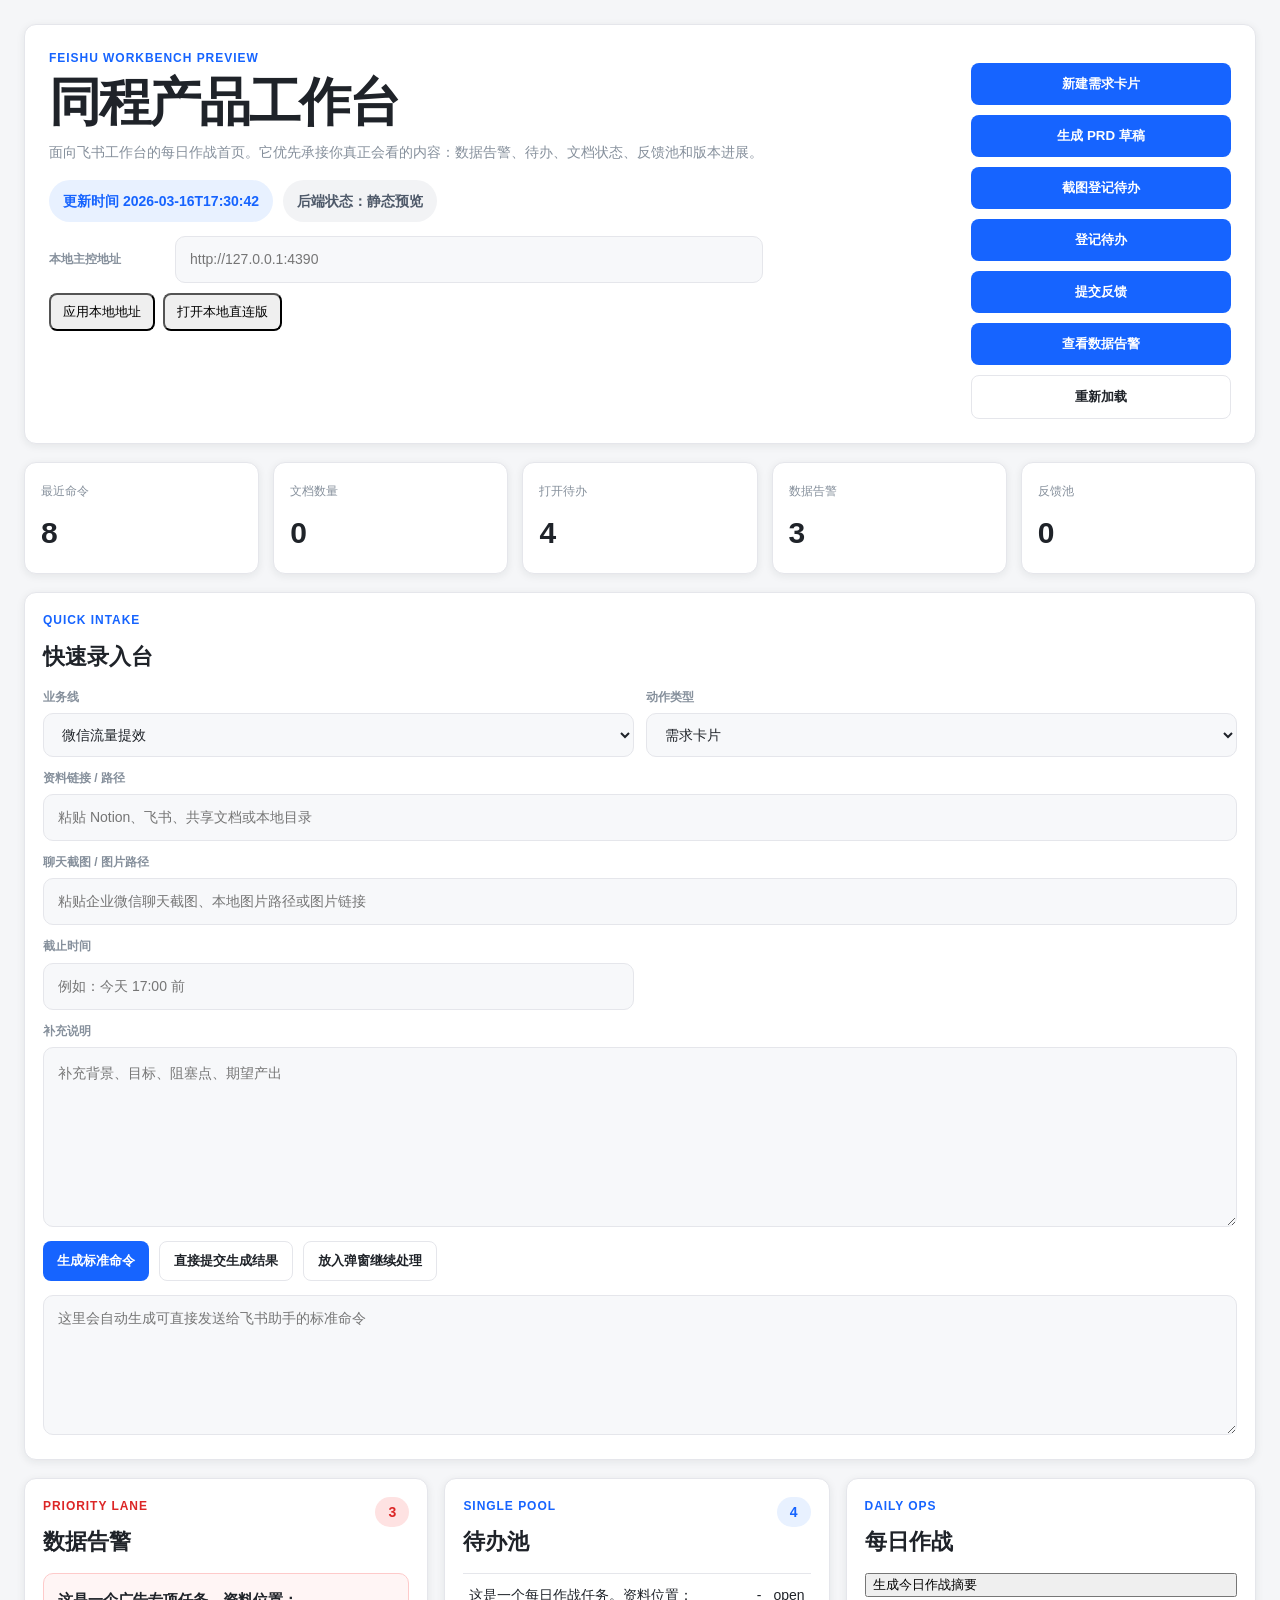
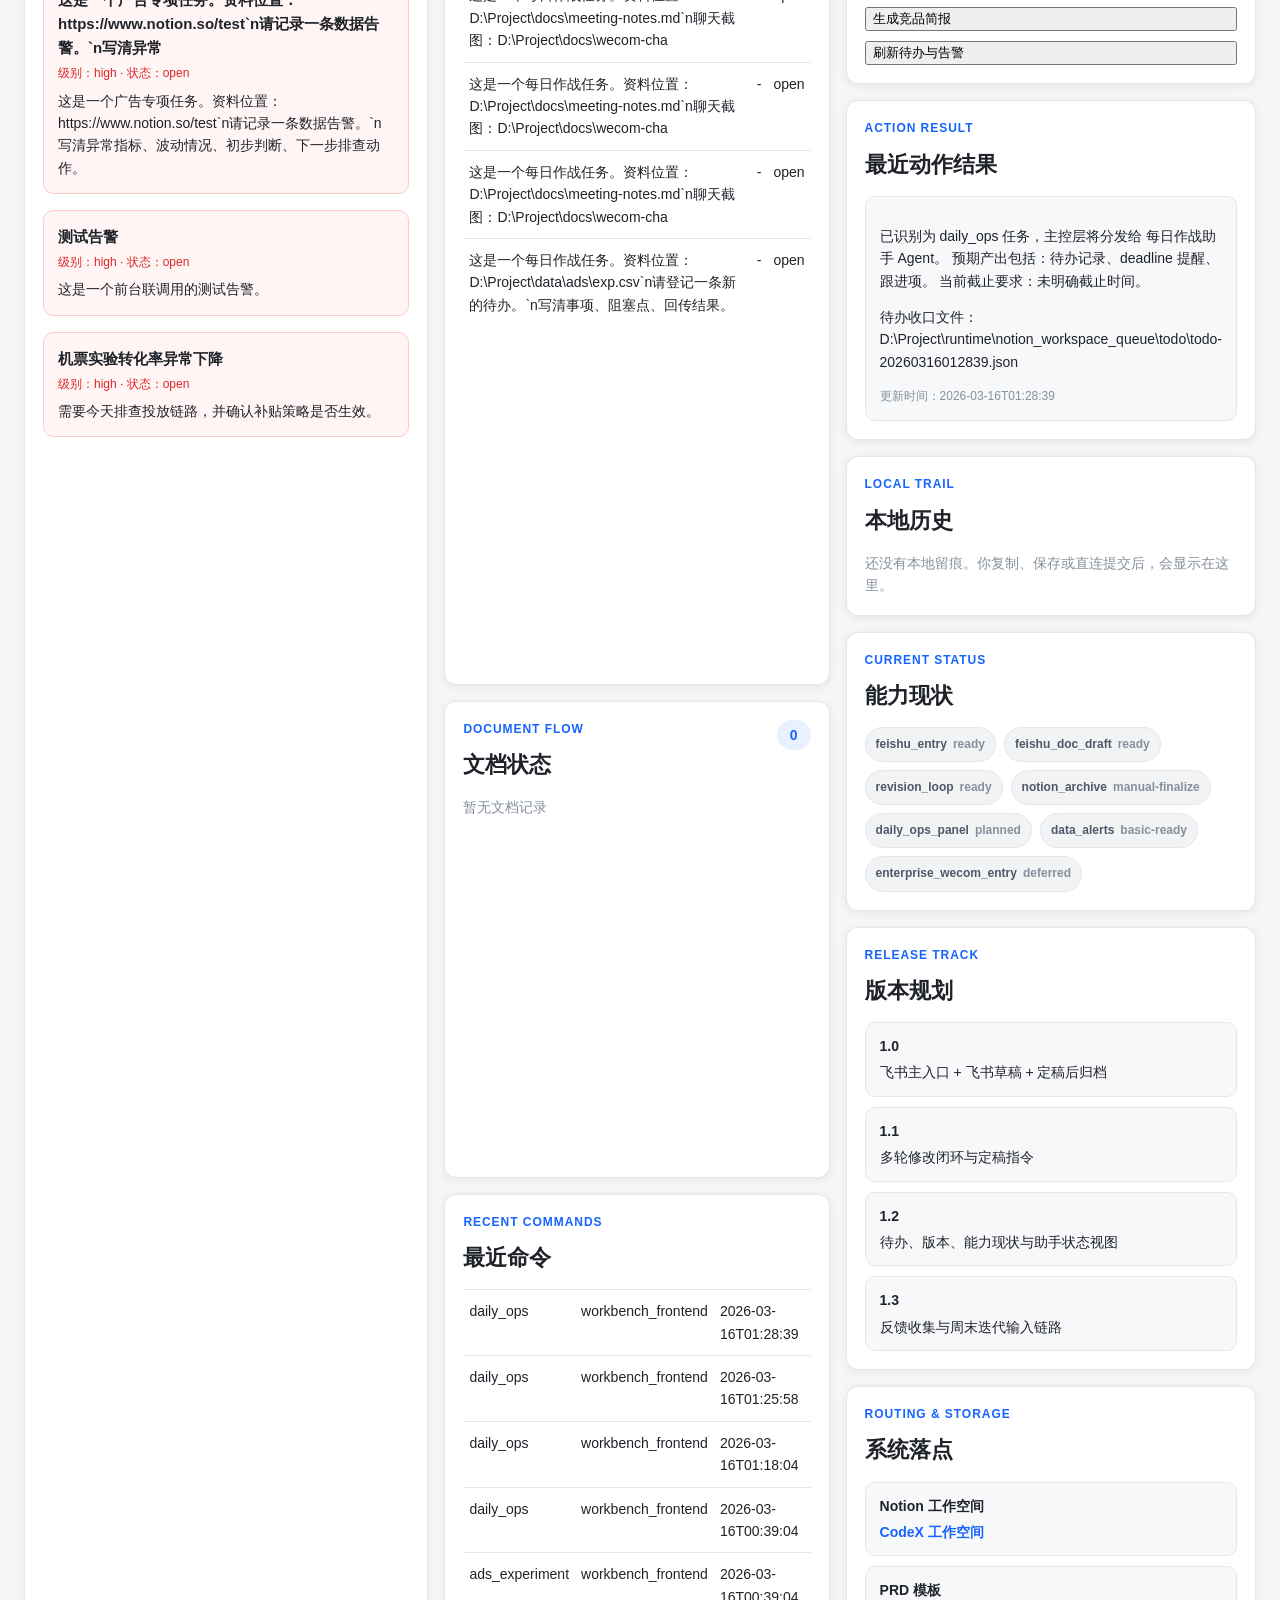
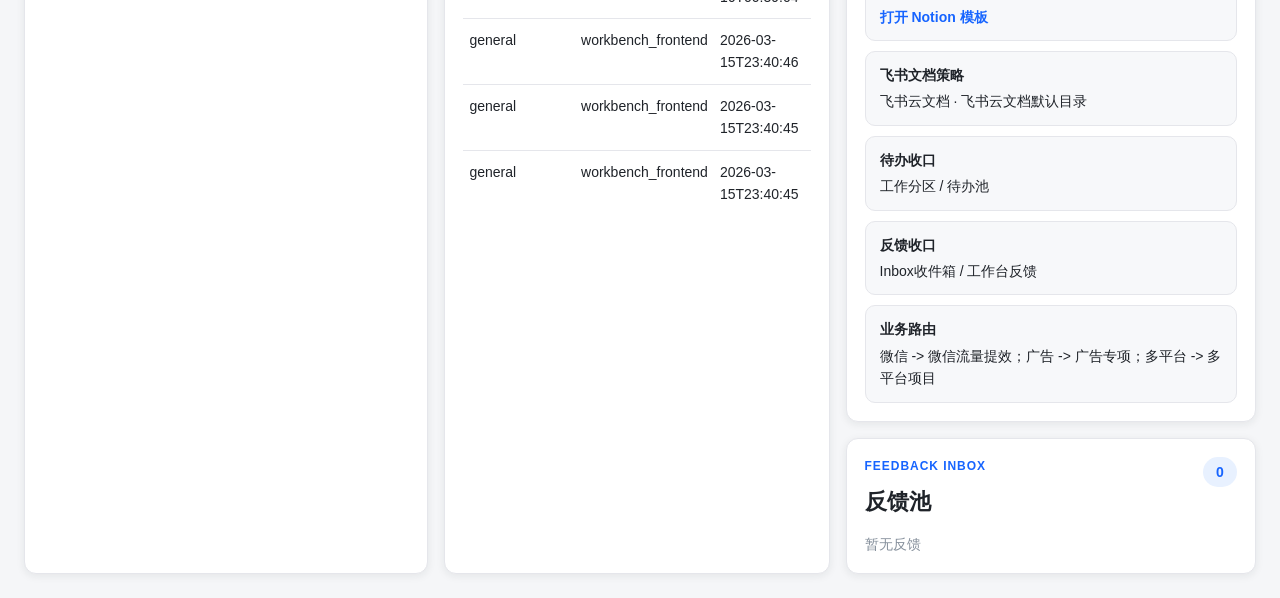
==== site/feishu-workbench/index.html @ c583b8b7 "feat: add api connection guidance in workbench" ====
<!doctype html>
<html lang="zh-CN">
<head>
  <meta charset="utf-8">
  <meta name="viewport" content="width=device-width, initial-scale=1">
  <meta http-equiv="Cache-Control" content="no-store, no-cache, must-revalidate">
  <meta http-equiv="Pragma" content="no-cache">
  <meta http-equiv="Expires" content="0">
  <title>同程产品工作台 | 飞书前台</title>
  <link rel="stylesheet" href="./styles.css?v=20260316173042">
</head>
<body>
  <div class="app-shell">
    <header class="hero">
      <div>
        <p class="eyebrow">Feishu Workbench Preview</p>
        <h1>同程产品工作台</h1>
        <p class="hero-copy">
          面向飞书工作台的每日作战首页。它优先承接你真正会看的内容：数据告警、待办、文档状态、反馈池和版本进展。
        </p>
        <div class="status-row">
          <div class="hero-pill" id="updatedAt">更新时间 -</div>
          <div class="pill neutral" id="apiStatus">后端状态：检测中</div>
        </div>
        <div class="api-tools">
          <label class="field inline">
            <span>本地主控地址</span>
            <input id="apiBaseInput" type="text" placeholder="http://127.0.0.1:4390">
          </label>
          <p class="api-hint hidden" id="apiStatusHint"></p>
          <div class="api-actions">
            <button type="button" class="ghost" id="btnApplyApiBase">应用本地地址</button>
            <button type="button" class="ghost" id="btnOpenLocal">打开本地直连版</button>
          </div>
        </div>
      </div>
      <div class="hero-side">
        <div class="quick-actions">
          <button type="button" id="btnNewCard">新建需求卡片</button>
          <button type="button" id="btnNewPrd">生成 PRD 草稿</button>
          <button type="button" id="btnTodoFromShot">截图登记待办</button>
          <button type="button" id="btnNewTodo">登记待办</button>
          <button type="button" id="btnNewFeedback">提交反馈</button>
          <button type="button" id="btnViewAlerts">查看数据告警</button>
          <button type="button" class="ghost" id="btnReload">重新加载</button>
        </div>
      </div>
    </header>

    <section class="metrics" id="metrics"></section>

    <section class="panel composer-panel" id="composerSection">
      <div class="panel-head">
        <div>
          <p class="panel-kicker">Quick Intake</p>
          <h2>快速录入台</h2>
        </div>
      </div>
      <div class="composer-grid">
        <label class="field">
          <span>业务线</span>
          <select id="composerLane">
            <option value="wechat_growth">微信流量提效</option>
            <option value="ads_experiment">广告专项</option>
            <option value="platform_integration">多平台项目</option>
            <option value="daily_ops">每日作战</option>
            <option value="general">通用事项</option>
          </select>
        </label>
        <label class="field">
          <span>动作类型</span>
          <select id="composerAction">
            <option value="requirement_card">需求卡片</option>
            <option value="prd_draft">PRD 草稿</option>
            <option value="analysis">分析/方案</option>
            <option value="todo">待办</option>
            <option value="feedback">反馈</option>
            <option value="alert">数据告警</option>
            <option value="finalize">确定定稿</option>
          </select>
        </label>
        <label class="field field-wide">
          <span>资料链接 / 路径</span>
          <input id="composerLink" type="text" placeholder="粘贴 Notion、飞书、共享文档或本地目录">
        </label>
        <label class="field field-wide">
          <span>聊天截图 / 图片路径</span>
          <input id="composerScreenshot" type="text" placeholder="粘贴企业微信聊天截图、本地图片路径或图片链接">
        </label>
        <label class="field">
          <span>截止时间</span>
          <input id="composerDeadline" type="text" placeholder="例如：今天 17:00 前">
        </label>
        <label class="field field-wide">
          <span>补充说明</span>
          <textarea id="composerNotes" placeholder="补充背景、目标、阻塞点、期望产出"></textarea>
        </label>
      </div>
      <div class="composer-actions">
        <button type="button" id="btnGenerateCommand">生成标准命令</button>
        <button type="button" class="ghost" id="btnSubmitGenerated">直接提交生成结果</button>
        <button type="button" class="ghost" id="btnUseGenerated">放入弹窗继续处理</button>
      </div>
      <textarea id="composerOutput" class="composer-output" readonly placeholder="这里会自动生成可直接发送给飞书助手的标准命令"></textarea>
    </section>

    <main class="layout">
      <section class="panel alert-panel" id="alertSection">
        <div class="panel-head">
          <div>
            <p class="panel-kicker danger">Priority Lane</p>
            <h2>数据告警</h2>
          </div>
          <span class="badge danger" id="alertCount">0</span>
        </div>
        <div id="alertList" class="stack"></div>
      </section>

      <section class="column">
        <section class="panel" id="todoSection">
          <div class="panel-head">
            <div>
              <p class="panel-kicker">Single Pool</p>
              <h2>待办池</h2>
            </div>
            <span class="badge" id="todoCount">0</span>
          </div>
          <div id="todoList" class="table-wrap"></div>
        </section>

        <section class="panel" id="docSection">
          <div class="panel-head">
            <div>
              <p class="panel-kicker">Document Flow</p>
              <h2>文档状态</h2>
            </div>
            <span class="badge" id="docCount">0</span>
          </div>
          <div id="docList" class="table-wrap"></div>
        </section>

        <section class="panel">
          <div class="panel-head">
            <div>
              <p class="panel-kicker">Recent Commands</p>
              <h2>最近命令</h2>
            </div>
          </div>
          <div id="commandList" class="table-wrap"></div>
        </section>
      </section>

      <section class="column">
        <section class="panel" id="dailyOpsSection">
          <div class="panel-head">
            <div>
              <p class="panel-kicker">Daily Ops</p>
              <h2>每日作战</h2>
            </div>
          </div>
          <div class="stack compact">
            <button type="button" class="ghost wide" id="btnDailyBrief">生成今日作战摘要</button>
            <button type="button" class="ghost wide" id="btnCompetitorBrief">生成竞品简报</button>
            <button type="button" class="ghost wide" id="btnOpsChecklist">刷新待办与告警</button>
          </div>
        </section>

        <section class="panel" id="resultSection">
          <div class="panel-head">
            <div>
              <p class="panel-kicker">Action Result</p>
              <h2>最近动作结果</h2>
            </div>
          </div>
          <div id="resultBox" class="result-box empty">还没有执行记录。</div>
        </section>

        <section class="panel" id="localHistorySection">
          <div class="panel-head">
            <div>
              <p class="panel-kicker">Local Trail</p>
              <h2>本地历史</h2>
            </div>
          </div>
          <div id="localHistoryList" class="stack compact"></div>
        </section>

        <section class="panel">
          <div class="panel-head">
            <div>
              <p class="panel-kicker">Current Status</p>
              <h2>能力现状</h2>
            </div>
          </div>
          <div id="capabilityList" class="chip-wrap"></div>
        </section>

        <section class="panel">
          <div class="panel-head">
            <div>
              <p class="panel-kicker">Release Track</p>
              <h2>版本规划</h2>
            </div>
          </div>
          <div id="releaseList" class="stack compact"></div>
        </section>

        <section class="panel" id="configSection">
          <div class="panel-head">
            <div>
              <p class="panel-kicker">Routing & Storage</p>
              <h2>系统落点</h2>
            </div>
          </div>
          <div id="configList" class="stack compact"></div>
        </section>

        <section class="panel" id="feedbackSection">
          <div class="panel-head">
            <div>
              <p class="panel-kicker">Feedback Inbox</p>
              <h2>反馈池</h2>
            </div>
            <span class="badge" id="feedbackCount">0</span>
          </div>
          <div id="feedbackList" class="table-wrap"></div>
        </section>
      </section>
    </main>
  </div>

  <div class="modal hidden" id="commandModal" role="dialog" aria-modal="true" aria-labelledby="modalTitle">
    <div class="modal-card">
      <div class="modal-head">
        <div>
          <p class="panel-kicker">Command Template</p>
          <h2 id="modalTitle">命令模板</h2>
        </div>
        <button type="button" class="icon-btn" id="btnCloseModal" aria-label="关闭">×</button>
      </div>
      <p class="modal-copy" id="modalHint">
        复制下面这条命令，直接发给飞书里的工作助手。
      </p>
      <textarea id="commandText"></textarea>
      <div class="modal-actions">
        <button type="button" id="btnSubmitCommand">直接提交到主控</button>
        <button type="button" class="ghost" id="btnSaveLocal">保存到本地历史</button>
        <button type="button" class="ghost" id="btnCopyCommand">复制命令</button>
        <button type="button" class="ghost" id="btnCopyAndLog">复制并标记已发送</button>
        <button type="button" class="ghost" id="btnDismissModal">我知道了</button>
      </div>
    </div>
  </div>

  <div class="toast hidden" id="toast"></div>

  <script src="./app.js?v=20260316173042"></script>
</body>
</html>
---- site/feishu-workbench/styles.css ----
:root {
  --bg: #f5f6f8;
  --card: #ffffff;
  --line: #e5e6eb;
  --text: #1f2329;
  --muted: #86909c;
  --brand: #1664ff;
  --brand-strong: #0f4dd8;
  --brand-soft: #e8f1ff;
  --accent: #3a7fff;
  --ok: #16a34a;
  --warn: #d97706;
  --danger: #dc2626;
  --shadow: 0 2px 8px rgba(31, 35, 41, 0.08);
}

* {
  box-sizing: border-box;
}

body {
  margin: 0;
  color: var(--text);
  font: 14px/1.6 "PingFang SC", "Microsoft YaHei", "Noto Sans SC", sans-serif;
  background: var(--bg);
}

.app-shell {
  max-width: 1480px;
  margin: 0 auto;
  padding: 24px;
}

.hero,
.panel,
.metric {
  background: var(--card);
  border: 1px solid var(--line);
  border-radius: 12px;
  box-shadow: var(--shadow);
}

.hero {
  padding: 24px;
  display: flex;
  justify-content: space-between;
  gap: 24px;
  align-items: flex-start;
}

.eyebrow,
.panel-kicker {
  margin: 0 0 8px;
  font-size: 12px;
  font-weight: 700;
  text-transform: uppercase;
  letter-spacing: 0.08em;
  color: var(--brand);
}

.panel-kicker.danger {
  color: var(--danger);
}

h1,
h2 {
  margin: 0;
}

h1 {
  font-size: clamp(30px, 5vw, 52px);
  line-height: 1.02;
  letter-spacing: -0.04em;
}

h2 {
  font-size: 22px;
}

.hero-copy {
  max-width: 760px;
  margin: 12px 0 0;
  color: var(--muted);
}

.hero-side {
  min-width: 260px;
}

.hero-pill {
  padding: 10px 14px;
  border-radius: 999px;
  background: var(--brand-soft);
  color: var(--brand);
  font-weight: 600;
  text-align: center;
}

.status-row {
  display: flex;
  gap: 10px;
  flex-wrap: wrap;
  margin-top: 16px;
}

.api-tools {
  margin-top: 14px;
  display: grid;
  gap: 10px;
}

.api-tools .field.inline {
  grid-template-columns: 120px 1fr;
  align-items: center;
}

.api-hint {
  margin: 0;
  font-size: 12px;
  color: var(--warn);
}

.api-actions {
  display: flex;
  gap: 8px;
  flex-wrap: wrap;
}

.api-actions .ghost {
  padding: 8px 12px;
  border-radius: 8px;
}

.pill {
  padding: 10px 14px;
  border-radius: 999px;
  font-weight: 600;
  text-align: center;
}

.pill.success {
  background: #dcfce7;
  color: var(--ok);
}

.pill.neutral {
  background: #f2f3f5;
  color: #4e5969;
}

.quick-actions {
  display: grid;
  gap: 10px;
  margin-top: 14px;
}

.quick-actions button {
  border: 0;
  border-radius: 8px;
  padding: 12px 14px;
  background: var(--brand);
  color: #fff;
  font-weight: 700;
  cursor: pointer;
  transition: background 0.15s ease;
}

.quick-actions button:hover {
  background: var(--brand-strong);
}

.quick-actions button.ghost,
.modal-actions button.ghost,
.icon-btn {
  background: #fff;
  color: var(--text);
  border: 1px solid var(--line);
}

.metrics {
  display: grid;
  gap: 14px;
  grid-template-columns: repeat(auto-fit, minmax(180px, 1fr));
  margin: 18px 0;
}

.composer-panel {
  margin-bottom: 18px;
}

.composer-grid {
  display: grid;
  grid-template-columns: repeat(2, minmax(0, 1fr));
  gap: 12px;
}

.field {
  display: grid;
  gap: 6px;
}

.field span {
  font-size: 12px;
  font-weight: 700;
  color: var(--muted);
}

.field input,
.field select,
.composer-output {
  width: 100%;
  padding: 12px 14px;
  border-radius: 10px;
  border: 1px solid var(--line);
  background: #f7f8fa;
  color: var(--text);
  font: 14px/1.5 "PingFang SC", "Microsoft YaHei", "Noto Sans SC", sans-serif;
}

.field-wide {
  grid-column: 1 / -1;
}

.composer-actions {
  display: flex;
  gap: 10px;
  margin-top: 14px;
}

.composer-actions button {
  border: 0;
  border-radius: 8px;
  padding: 10px 14px;
  background: var(--brand);
  color: #fff;
  font-weight: 700;
  cursor: pointer;
}

.composer-actions .ghost {
  background: #fff;
  color: var(--text);
  border: 1px solid var(--line);
}

.composer-output {
  margin-top: 14px;
  min-height: 140px;
  resize: vertical;
}

.metric {
  padding: 16px;
}

.metric-label {
  color: var(--muted);
  font-size: 12px;
}

.metric-value {
  display: block;
  margin-top: 8px;
  font-size: 30px;
  font-weight: 800;
}

.layout {
  display: grid;
  gap: 16px;
  grid-template-columns: 1.05fr 1fr 1fr;
}

.column,
.stack {
  display: grid;
  gap: 16px;
}

.stack.compact {
  gap: 10px;
}

.panel {
  padding: 18px;
}

.panel-head {
  display: flex;
  justify-content: space-between;
  gap: 14px;
  align-items: flex-start;
  margin-bottom: 14px;
}

.badge {
  min-width: 34px;
  padding: 4px 10px;
  border-radius: 999px;
  background: var(--brand-soft);
  color: var(--brand);
  text-align: center;
  font-weight: 700;
}

.badge.danger {
  background: #fee2e2;
  color: var(--danger);
}

.badge.info {
  background: #e8f1ff;
  color: #1664ff;
}

.badge.warn {
  background: #fef3c7;
  color: #b45309;
}

.badge.ok {
  background: #dcfce7;
  color: #15803d;
}

.alert-card {
  padding: 14px;
  border-radius: 10px;
  border: 1px solid #fecaca;
  background: #fff5f5;
}

.alert-card strong {
  display: block;
  font-size: 15px;
  margin-bottom: 4px;
}

.alert-meta {
  color: var(--danger);
  font-size: 12px;
  margin-bottom: 6px;
}

.release-card {
  padding: 12px 14px;
  border-radius: 10px;
  background: #f7f8fa;
  border: 1px solid var(--line);
}

.release-card strong {
  display: block;
  margin-bottom: 4px;
}

.result-box {
  border-radius: 10px;
  padding: 14px;
  background: #f7f8fa;
  border: 1px solid var(--line);
}

.result-box.empty {
  color: var(--muted);
}

.result-meta {
  margin-bottom: 0;
  color: var(--muted);
  font-size: 12px;
}

.warn-text {
  color: var(--warn);
}

.error-text {
  color: var(--danger);
}

.history-card {
  padding: 12px 14px;
  border-radius: 10px;
  background: #f7f8fa;
  border: 1px solid var(--line);
}

.doc-card {
  background: #ffffff;
}

.history-head,
.history-actions {
  display: flex;
  align-items: center;
  justify-content: space-between;
  gap: 10px;
}

.history-card p {
  margin: 10px 0 8px;
}

.history-meta {
  color: var(--muted);
  font-size: 12px;
  word-break: break-all;
}

.small {
  padding: 8px 10px;
  font-size: 12px;
  border-radius: 10px;
}

.link-button {
  display: inline-flex;
  align-items: center;
  justify-content: center;
  text-decoration: none;
}

.chip-wrap {
  display: flex;
  flex-wrap: wrap;
  gap: 8px;
}

.chip {
  display: inline-flex;
  gap: 6px;
  align-items: center;
  padding: 7px 10px;
  border-radius: 999px;
  background: #f2f3f5;
  border: 1px solid var(--line);
  color: #4e5969;
  font-size: 12px;
  font-weight: 600;
}

.chip strong {
  font-weight: 700;
}

.chip span {
  color: var(--muted);
}

table {
  width: 100%;
  border-collapse: collapse;
}

td {
  border-top: 1px solid var(--line);
  padding: 10px 6px;
  vertical-align: top;
}

.empty {
  margin: 0;
  color: var(--muted);
}

.link {
  color: var(--brand);
  word-break: break-all;
  text-decoration: none;
  font-weight: 600;
}

.link:hover {
  text-decoration: underline;
}

.modal {
  position: fixed;
  inset: 0;
  z-index: 20;
  display: flex;
  align-items: center;
  justify-content: center;
  padding: 24px;
  background: rgba(15, 23, 42, 0.38);
}

.modal-card {
  width: min(680px, 100%);
  padding: 20px;
  border-radius: 12px;
  background: #fff;
  border: 1px solid var(--line);
  box-shadow: 0 24px 60px rgba(15, 23, 42, 0.18);
}

.modal-head {
  display: flex;
  align-items: flex-start;
  justify-content: space-between;
  gap: 12px;
}

.modal-copy {
  margin: 10px 0 14px;
  color: var(--muted);
}

.icon-btn {
  width: 36px;
  height: 36px;
  border-radius: 999px;
  font-size: 20px;
  cursor: pointer;
}

textarea {
  width: 100%;
  min-height: 180px;
  resize: vertical;
  padding: 14px;
  border-radius: 10px;
  border: 1px solid var(--line);
  background: #f7f8fa;
  color: var(--text);
  font: 14px/1.7 "Segoe UI", "PingFang SC", "Microsoft YaHei", sans-serif;
}

.modal-actions {
  display: flex;
  justify-content: flex-end;
  gap: 10px;
  margin-top: 14px;
}

.modal-actions button {
  border: 0;
  border-radius: 8px;
  padding: 10px 14px;
  background: var(--brand);
  color: #fff;
  font-weight: 700;
  cursor: pointer;
}

.modal-actions button:disabled {
  opacity: 0.55;
  cursor: not-allowed;
}

.toast {
  position: fixed;
  left: 50%;
  bottom: 24px;
  z-index: 30;
  transform: translateX(-50%);
  padding: 10px 14px;
  border-radius: 999px;
  background: rgba(15, 23, 42, 0.9);
  color: #fff;
  box-shadow: 0 18px 40px rgba(15, 23, 42, 0.22);
}

.hidden {
  display: none;
}

.wide {
  width: 100%;
  text-align: left;
}

@media (max-width: 1180px) {
  .layout {
    grid-template-columns: 1fr;
  }

  .hero {
    flex-direction: column;
  }

  .composer-grid {
    grid-template-columns: 1fr;
  }
}
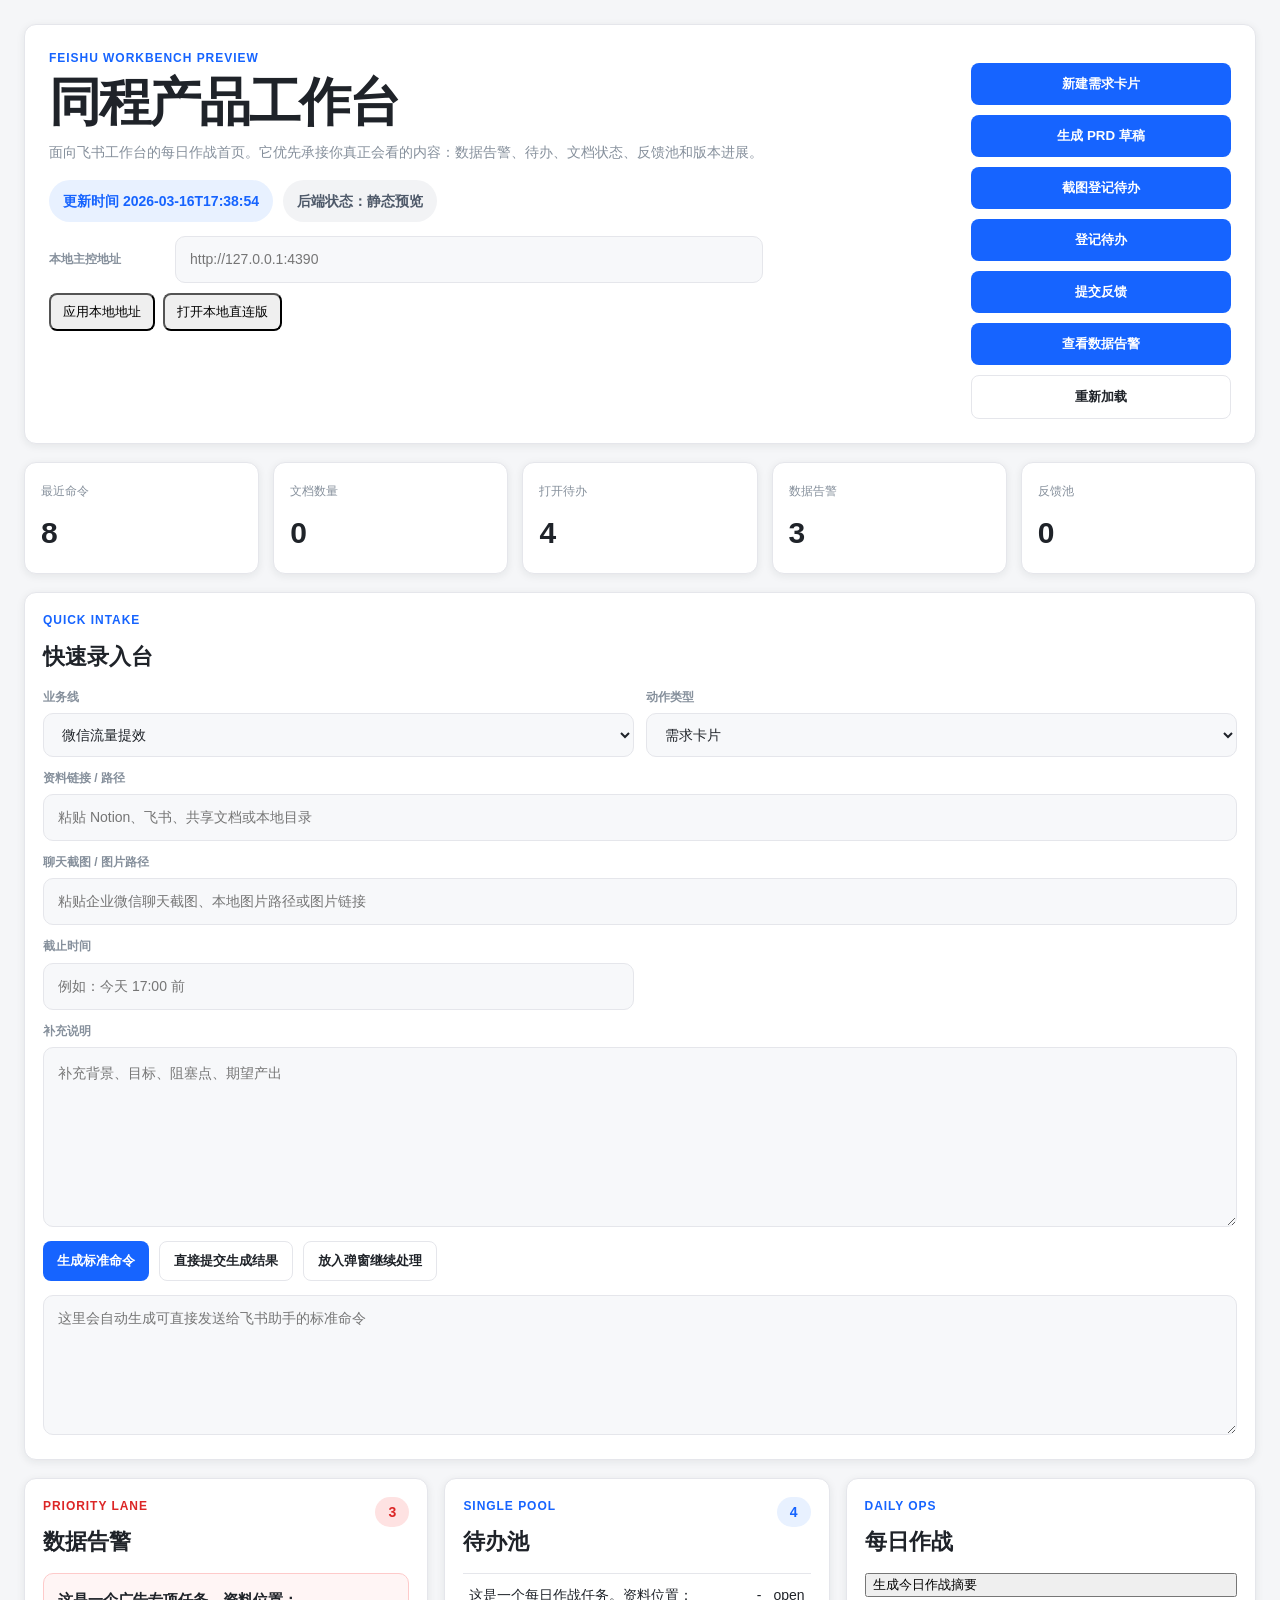
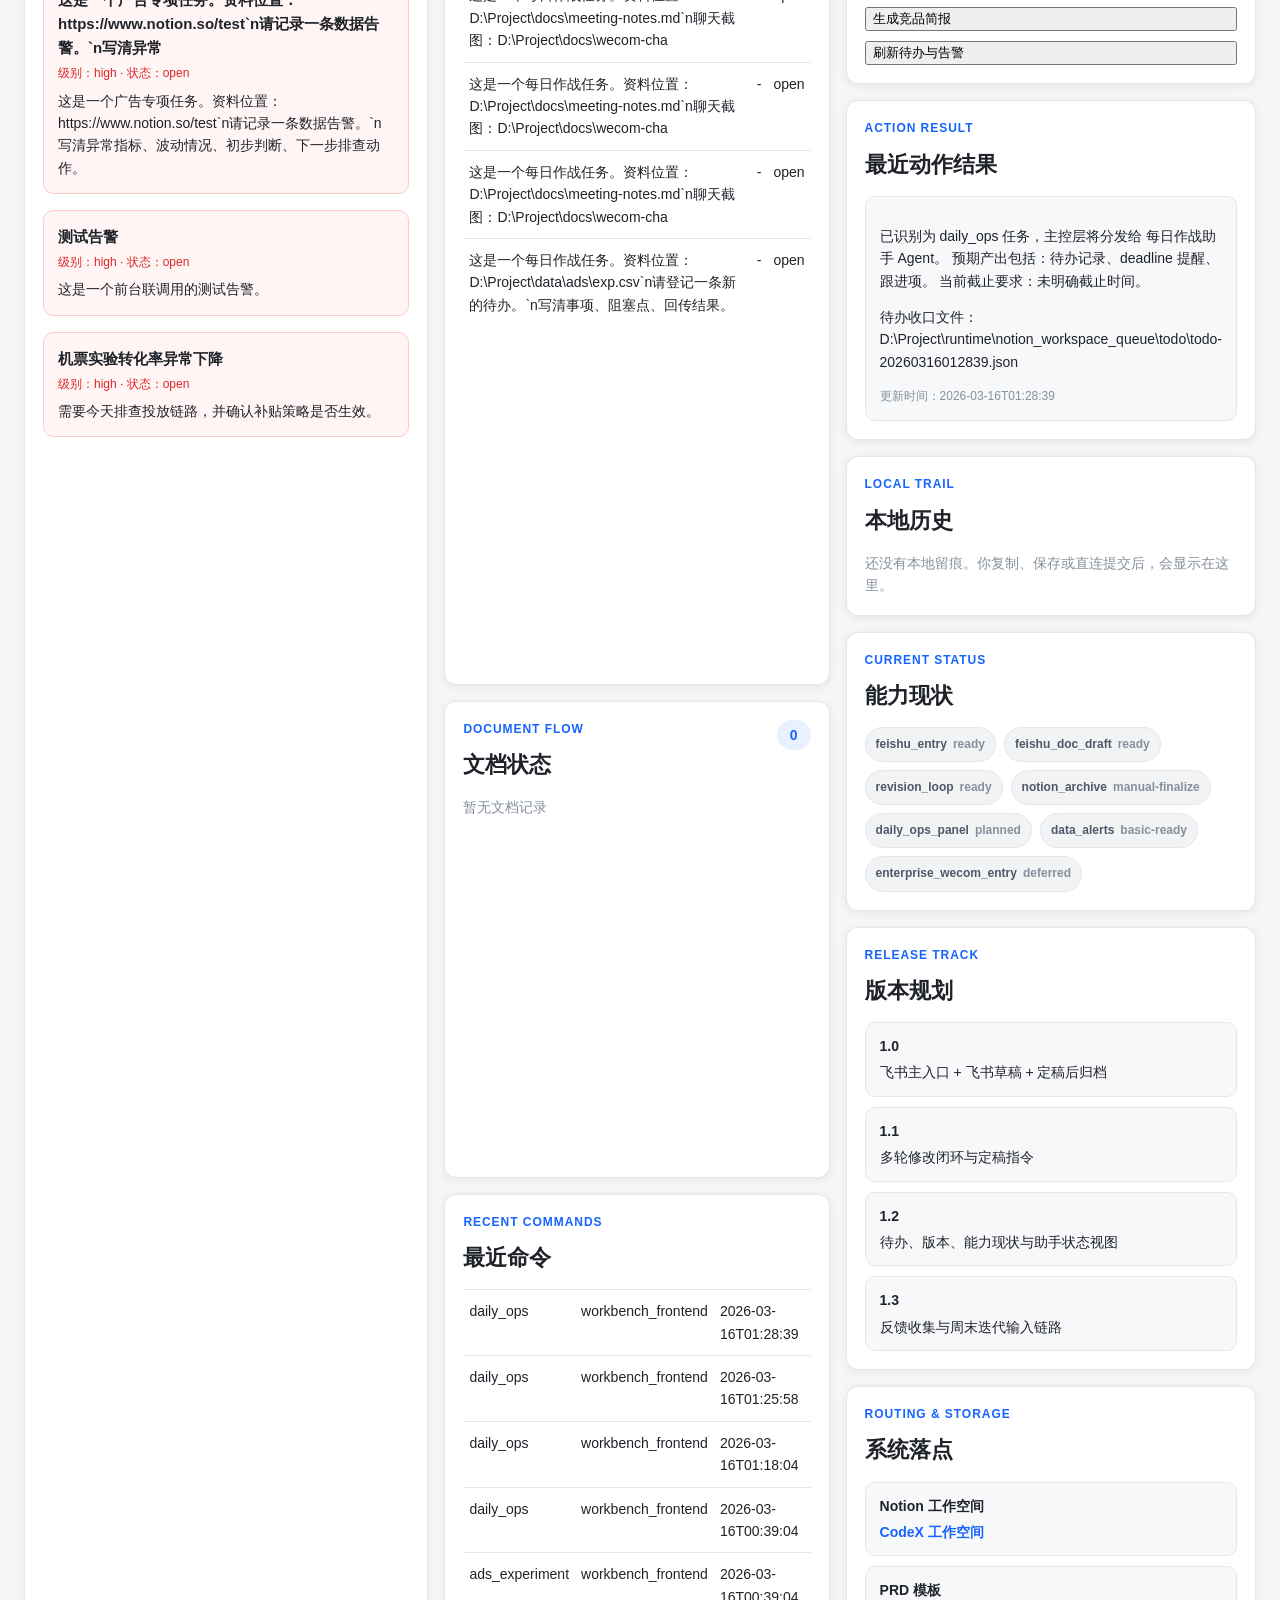
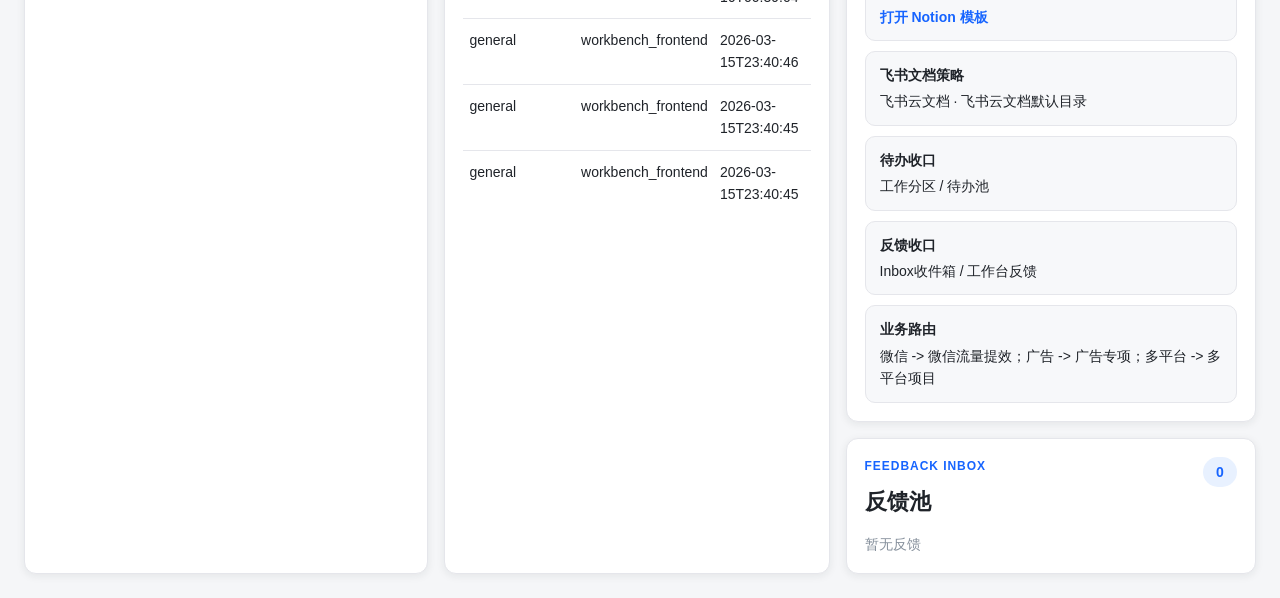
==== commit 6b5c1aee: "feat: auto-run actions when local api is available" ====
--- a/site/feishu-workbench/index.html
+++ b/site/feishu-workbench/index.html
@@ -7,7 +7,7 @@
   <meta http-equiv="Pragma" content="no-cache">
   <meta http-equiv="Expires" content="0">
   <title>同程产品工作台 | 飞书前台</title>
-  <link rel="stylesheet" href="./styles.css?v=20260316173042">
+  <link rel="stylesheet" href="./styles.css?v=20260316173854">
 </head>
 <body>
   <div class="app-shell">
@@ -254,6 +254,6 @@
 
   <div class="toast hidden" id="toast"></div>
 
-  <script src="./app.js?v=20260316173042"></script>
+  <script src="./app.js?v=20260316173854"></script>
 </body>
 </html>
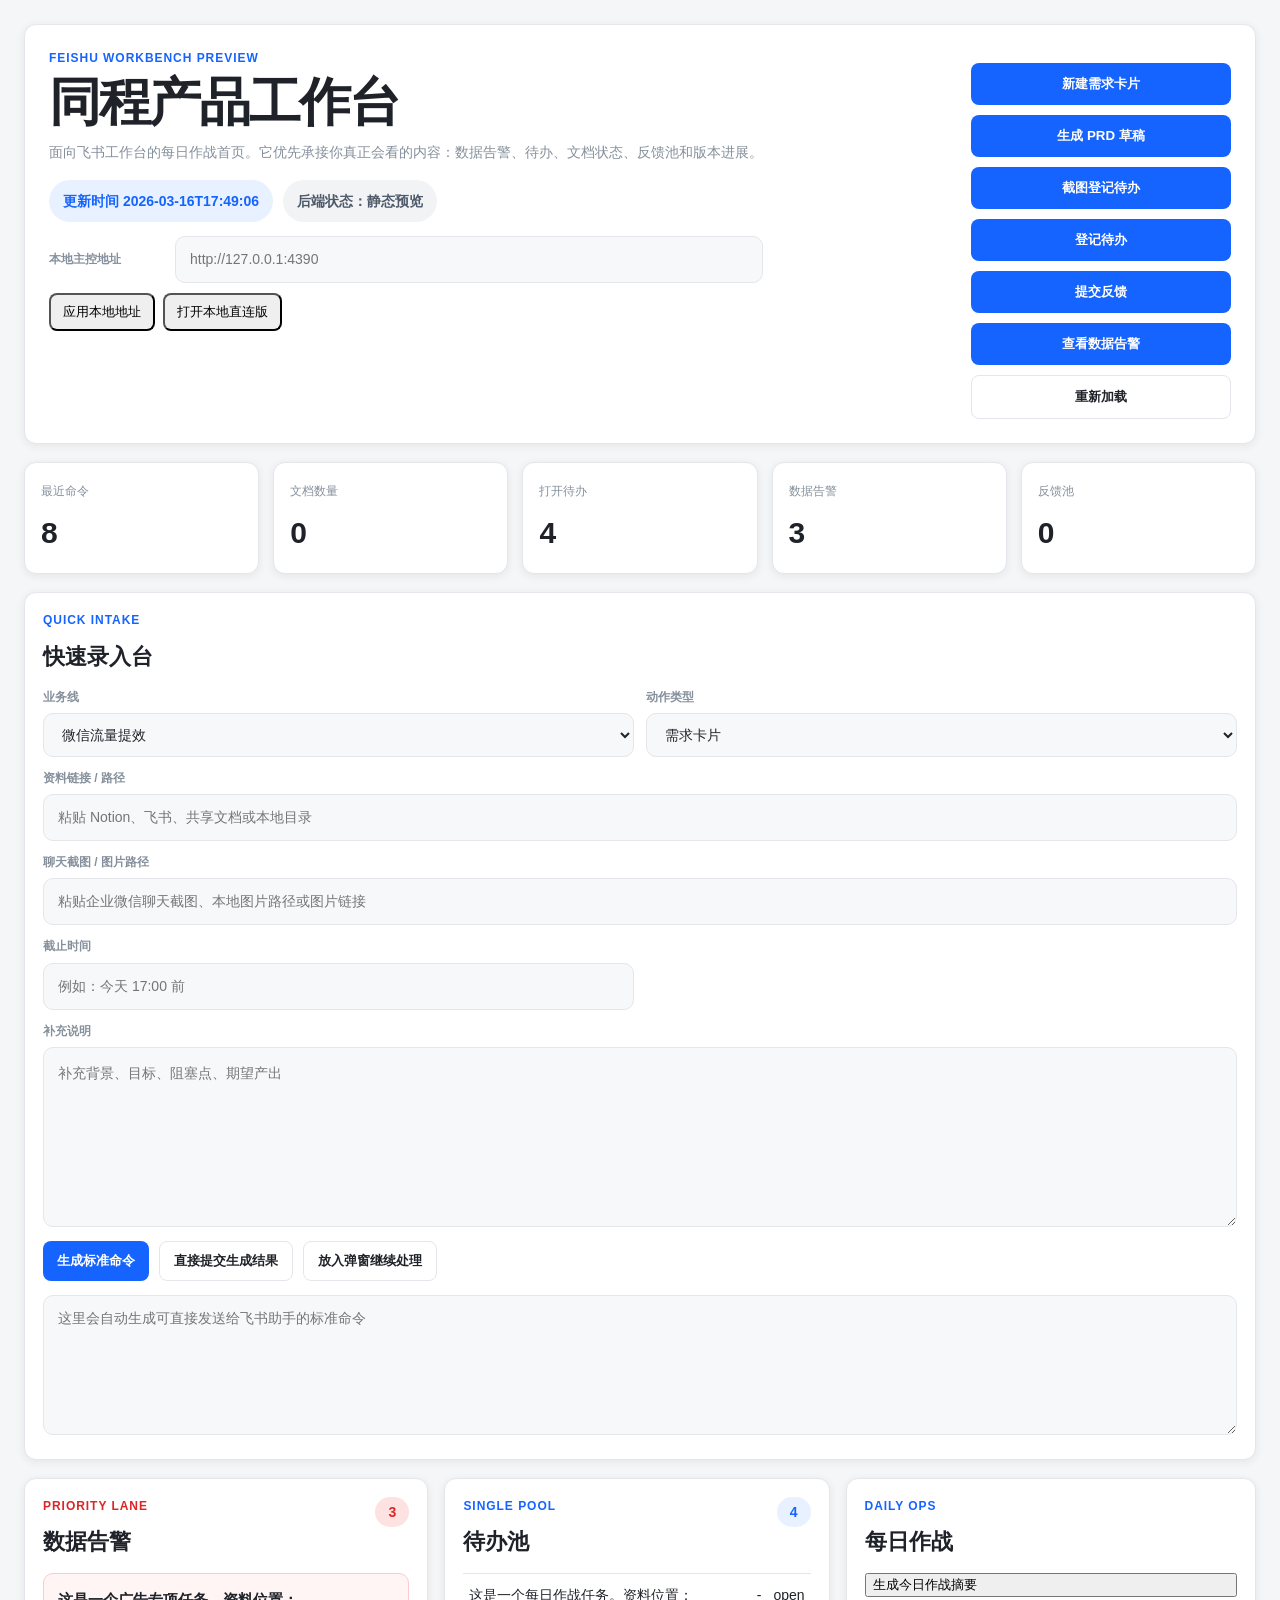
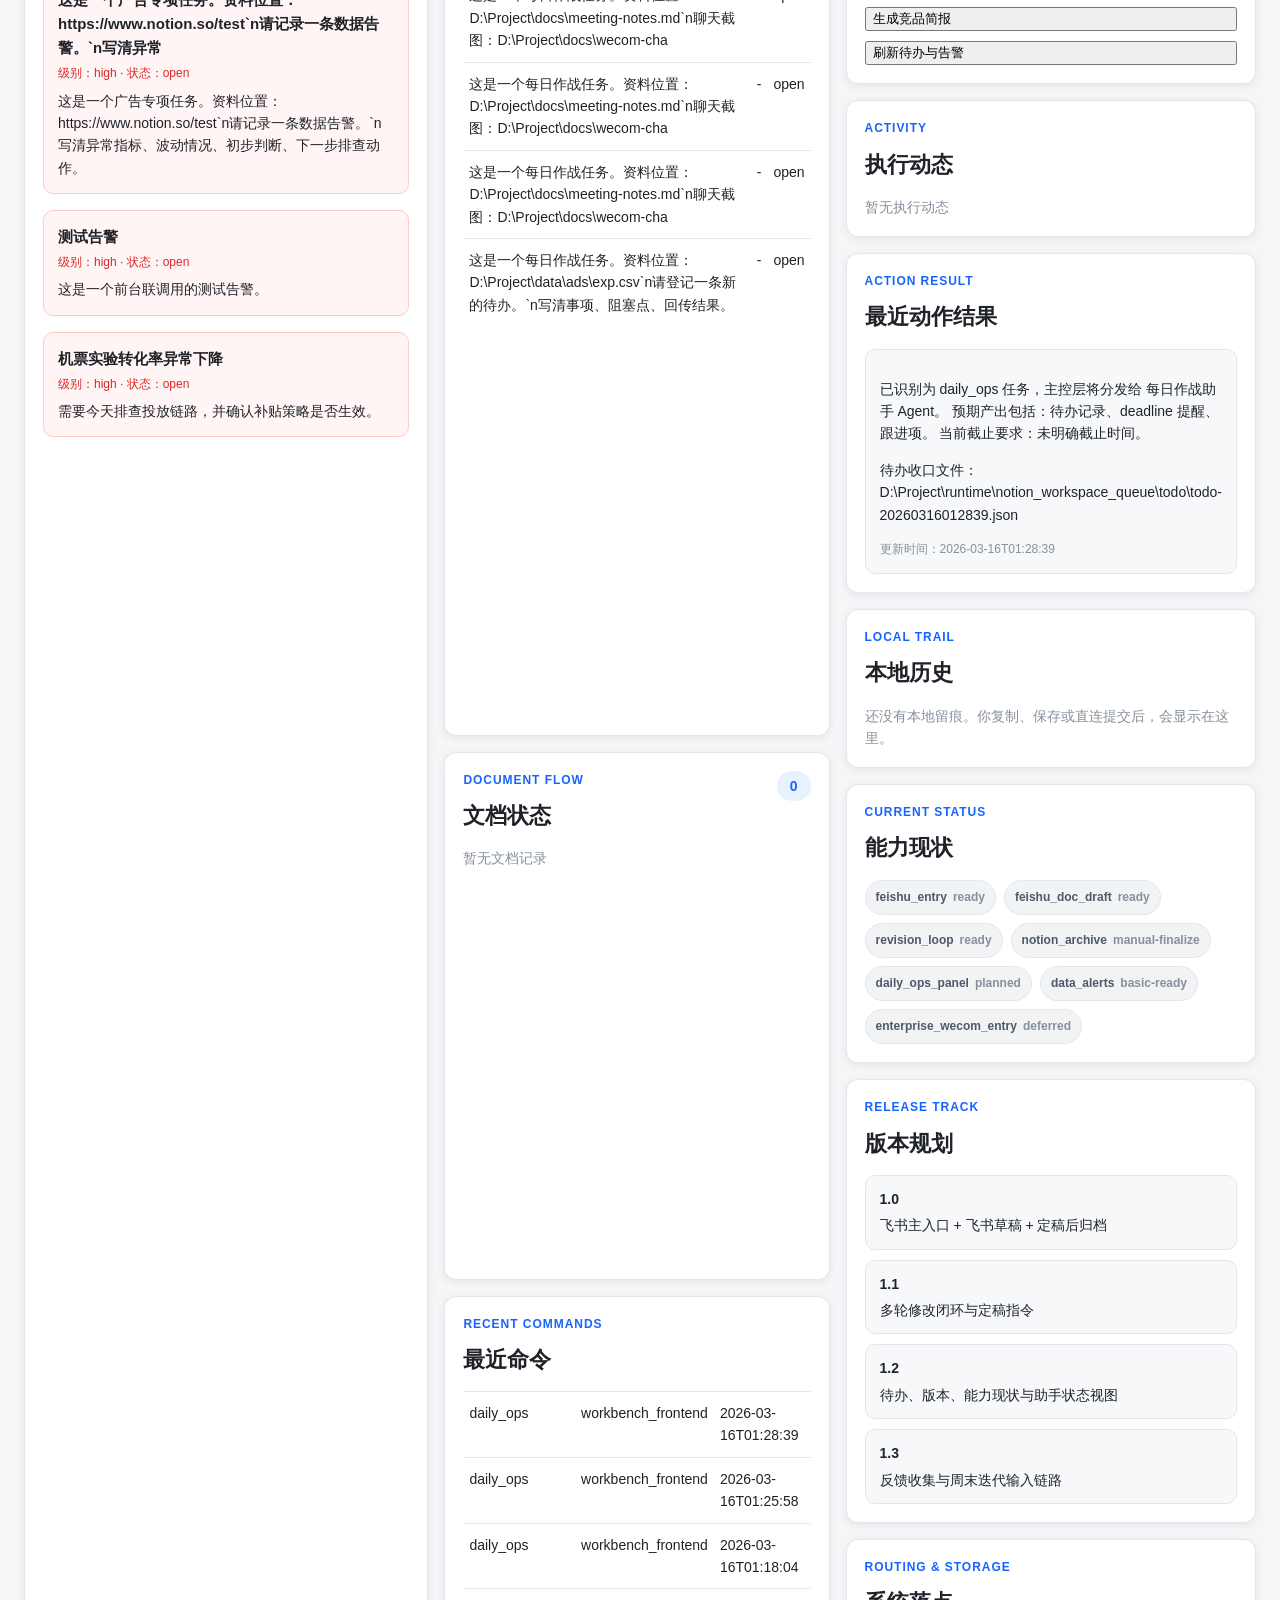
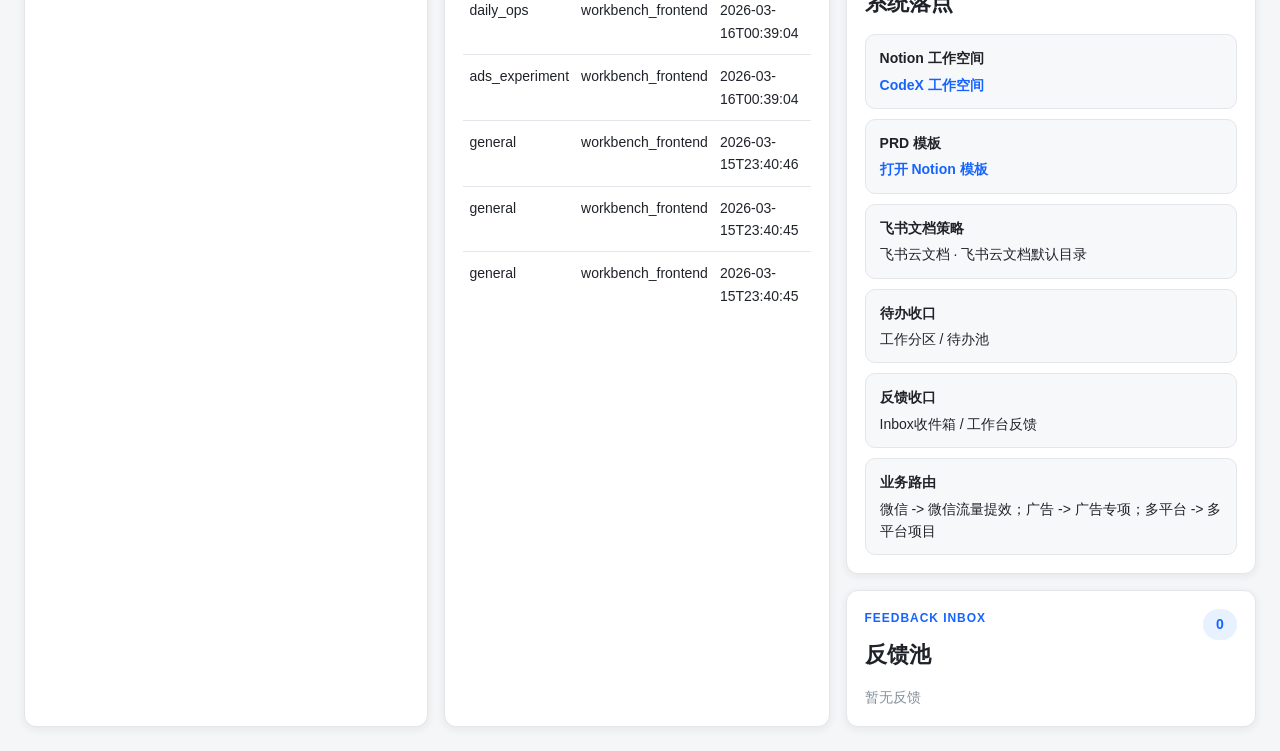
==== commit 58e7a43f: "feat: add execution activity stream" ====
--- a/site/feishu-workbench/index.html
+++ b/site/feishu-workbench/index.html
@@ -7,7 +7,7 @@
   <meta http-equiv="Pragma" content="no-cache">
   <meta http-equiv="Expires" content="0">
   <title>同程产品工作台 | 飞书前台</title>
-  <link rel="stylesheet" href="./styles.css?v=20260316173854">
+  <link rel="stylesheet" href="./styles.css?v=20260316174906">
 </head>
 <body>
   <div class="app-shell">
@@ -165,6 +165,16 @@
           </div>
         </section>
 
+        <section class="panel" id="activitySection">
+          <div class="panel-head">
+            <div>
+              <p class="panel-kicker">Activity</p>
+              <h2>执行动态</h2>
+            </div>
+          </div>
+          <div id="activityList" class="stack compact"></div>
+        </section>
+
         <section class="panel" id="resultSection">
           <div class="panel-head">
             <div>
@@ -254,6 +264,6 @@
 
   <div class="toast hidden" id="toast"></div>
 
-  <script src="./app.js?v=20260316173854"></script>
+  <script src="./app.js?v=20260316174906"></script>
 </body>
 </html>
--- a/site/feishu-workbench/styles.css
+++ b/site/feishu-workbench/styles.css
@@ -323,6 +323,11 @@
   color: #15803d;
 }
 
+.badge.error {
+  background: #fee2e2;
+  color: #b91c1c;
+}
+
 .alert-card {
   padding: 14px;
   border-radius: 10px;
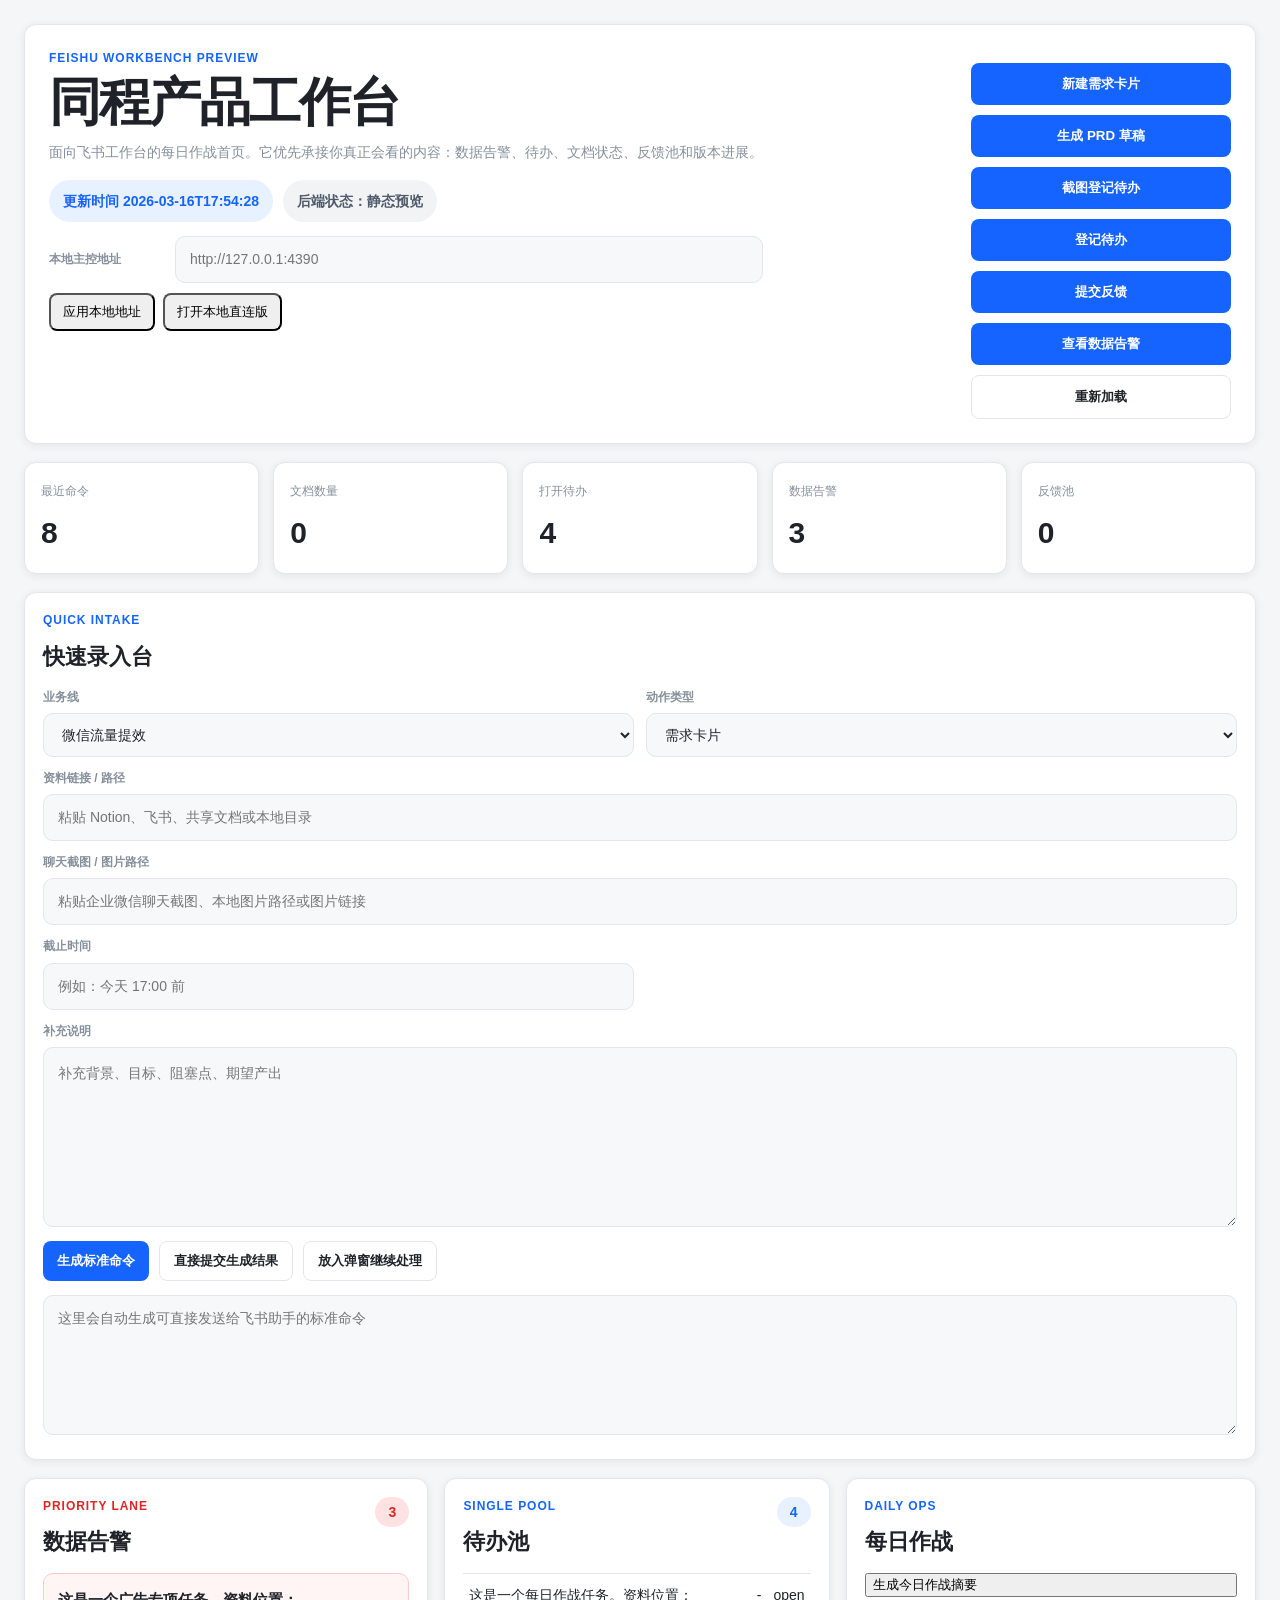
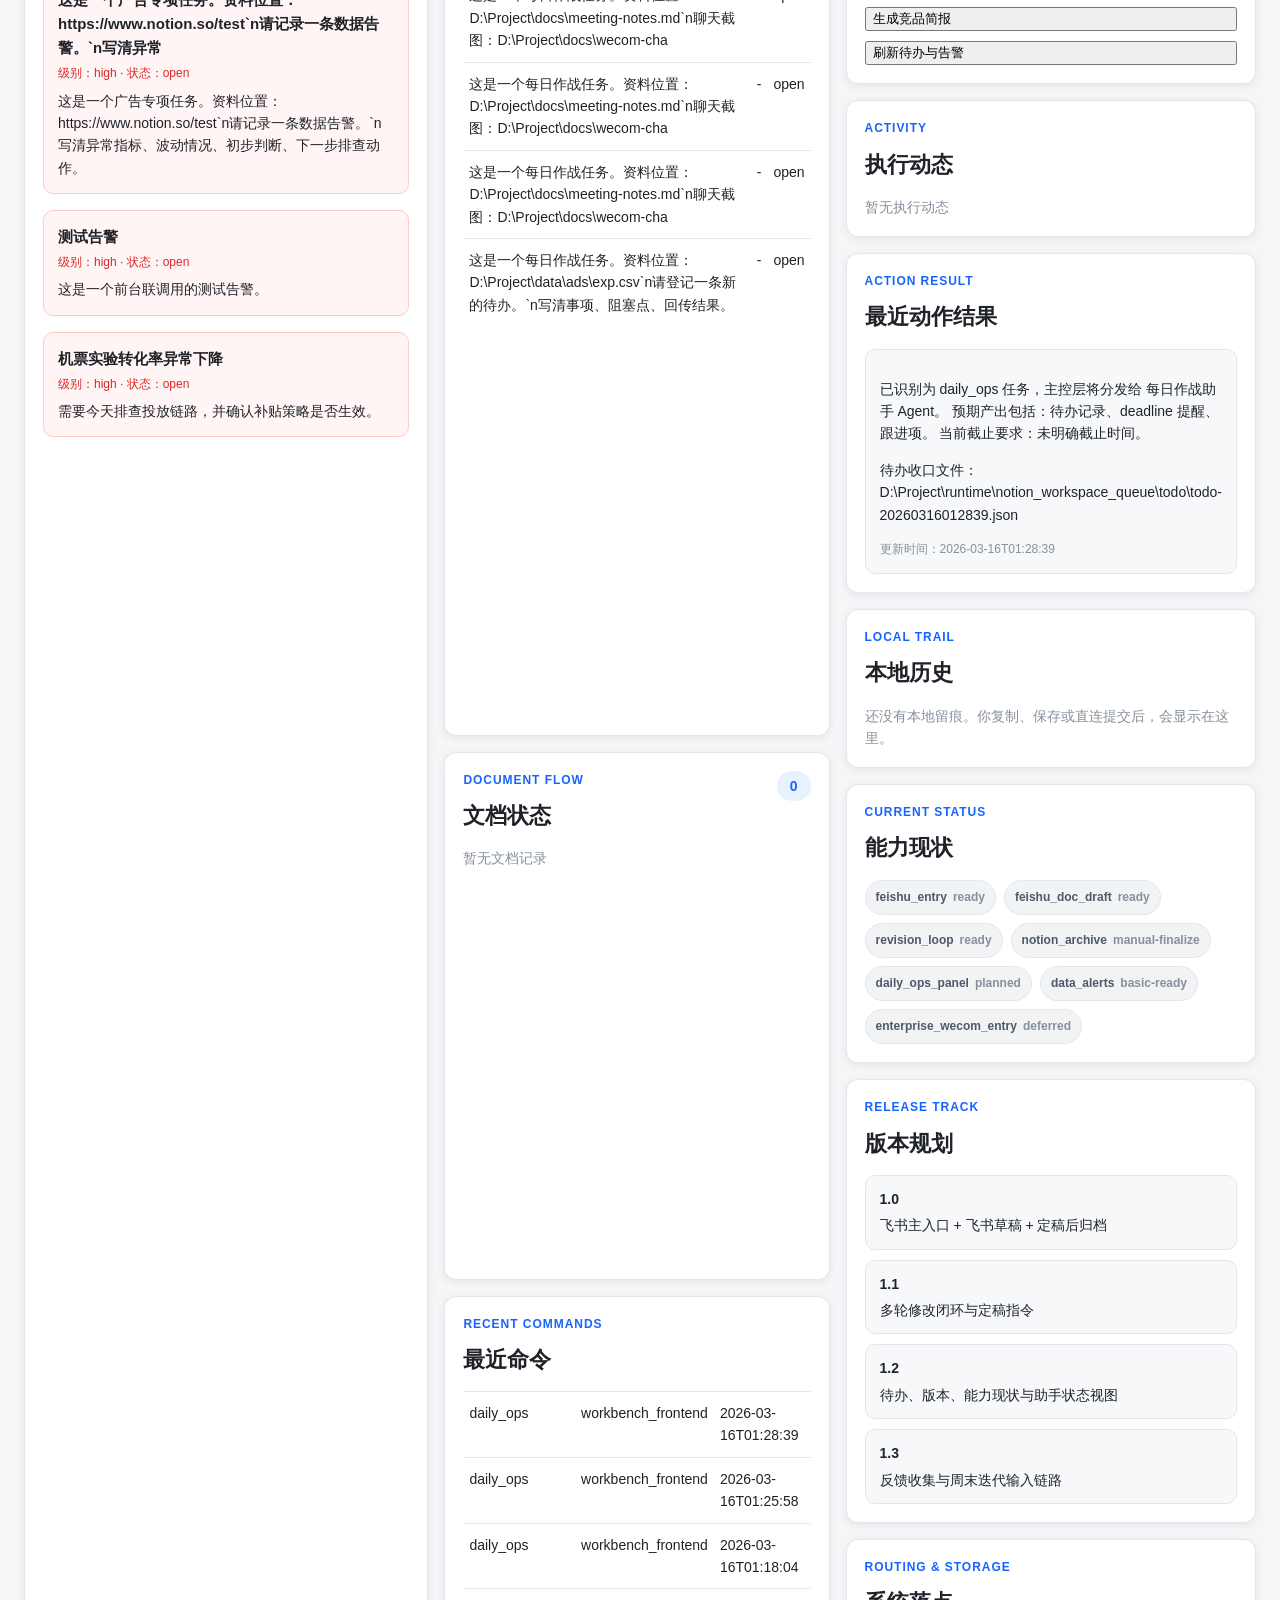
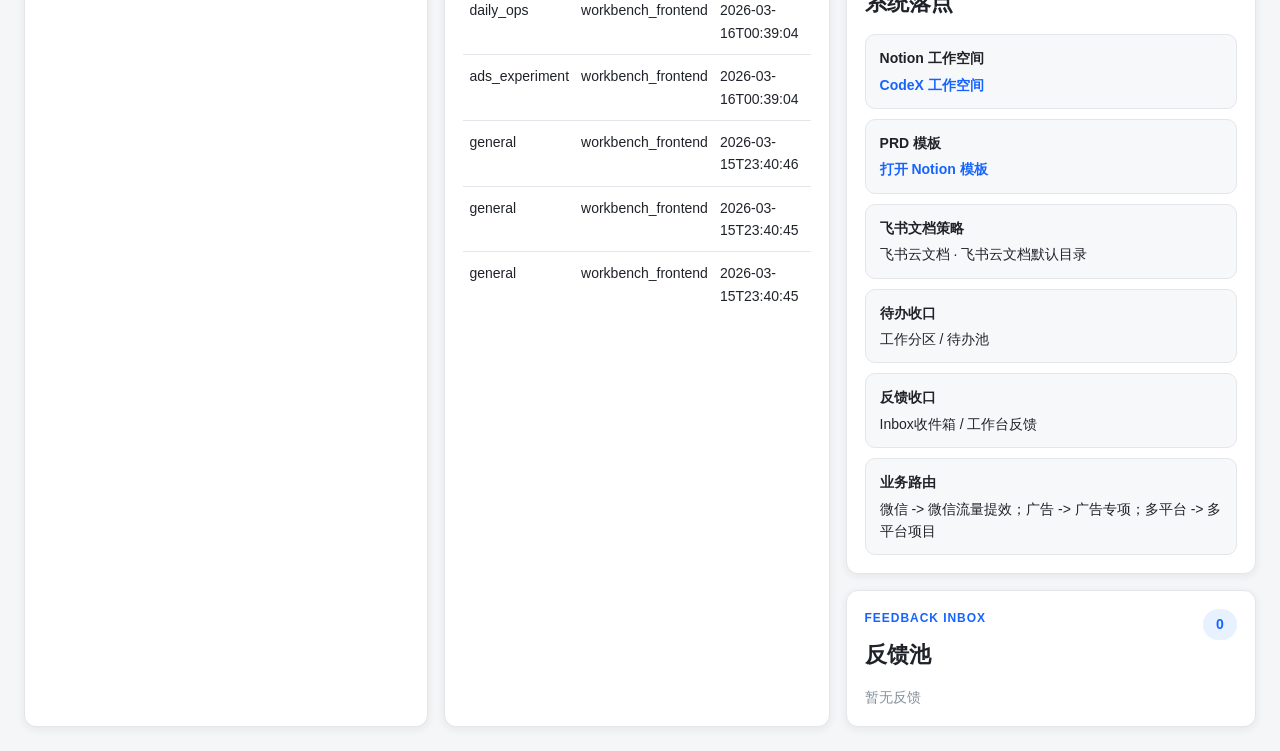
==== commit 66545504: "feat: surface doc links in activity stream" ====
--- a/site/feishu-workbench/index.html
+++ b/site/feishu-workbench/index.html
@@ -7,7 +7,7 @@
   <meta http-equiv="Pragma" content="no-cache">
   <meta http-equiv="Expires" content="0">
   <title>同程产品工作台 | 飞书前台</title>
-  <link rel="stylesheet" href="./styles.css?v=20260316174906">
+  <link rel="stylesheet" href="./styles.css?v=20260316175428">
 </head>
 <body>
   <div class="app-shell">
@@ -264,6 +264,6 @@
 
   <div class="toast hidden" id="toast"></div>
 
-  <script src="./app.js?v=20260316174906"></script>
+  <script src="./app.js?v=20260316175428"></script>
 </body>
 </html>
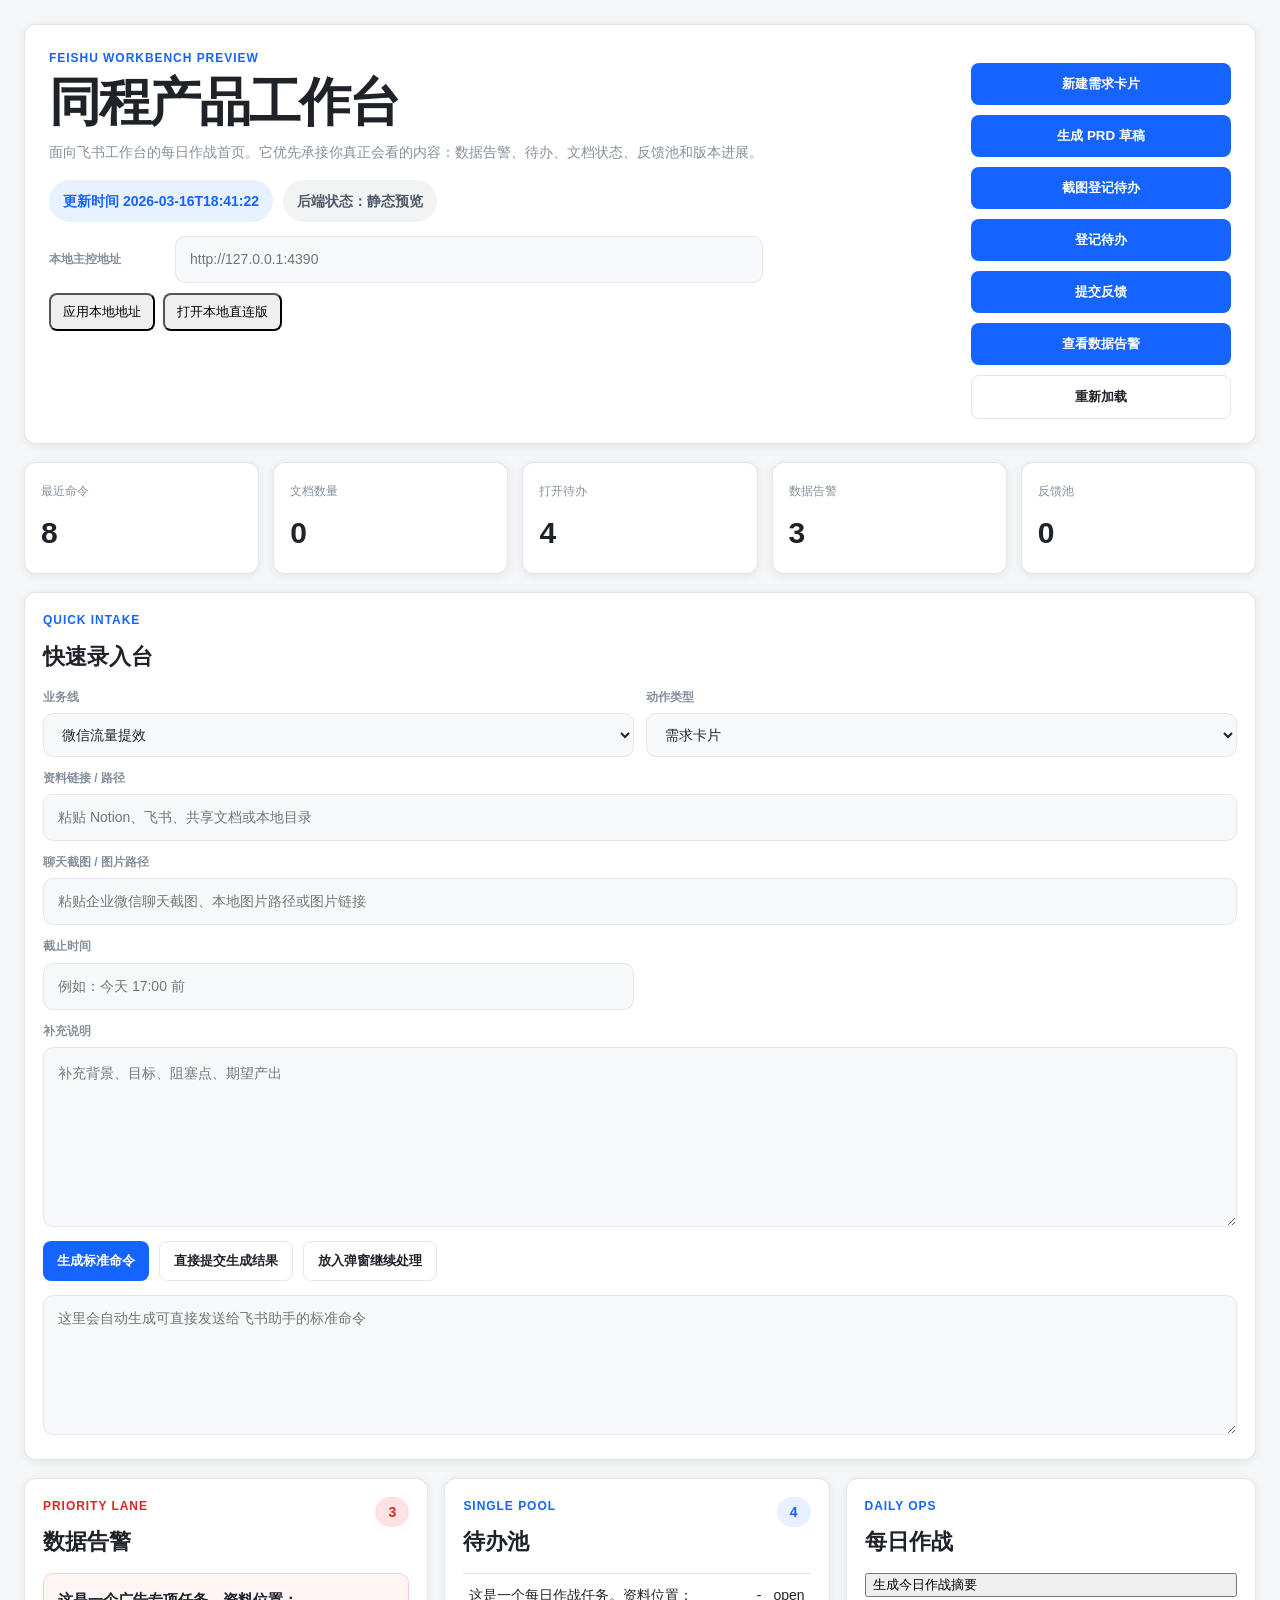
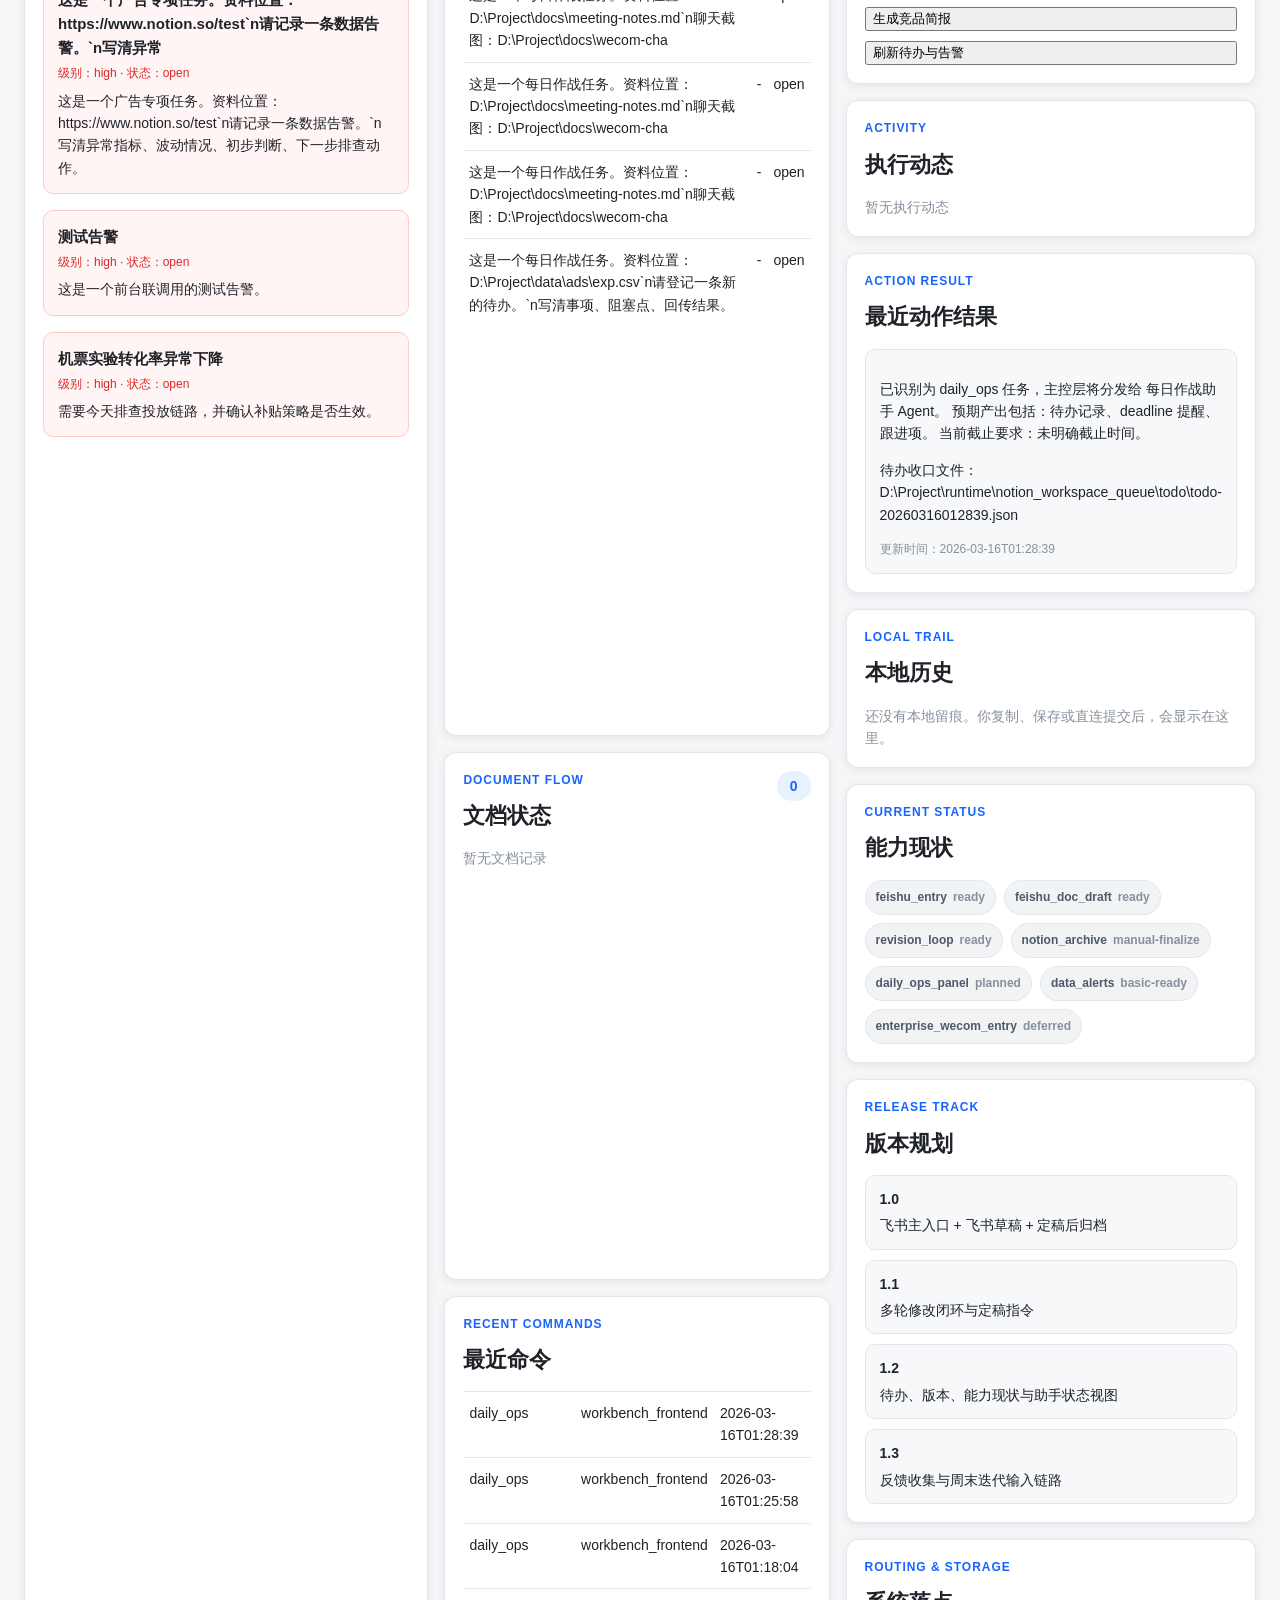
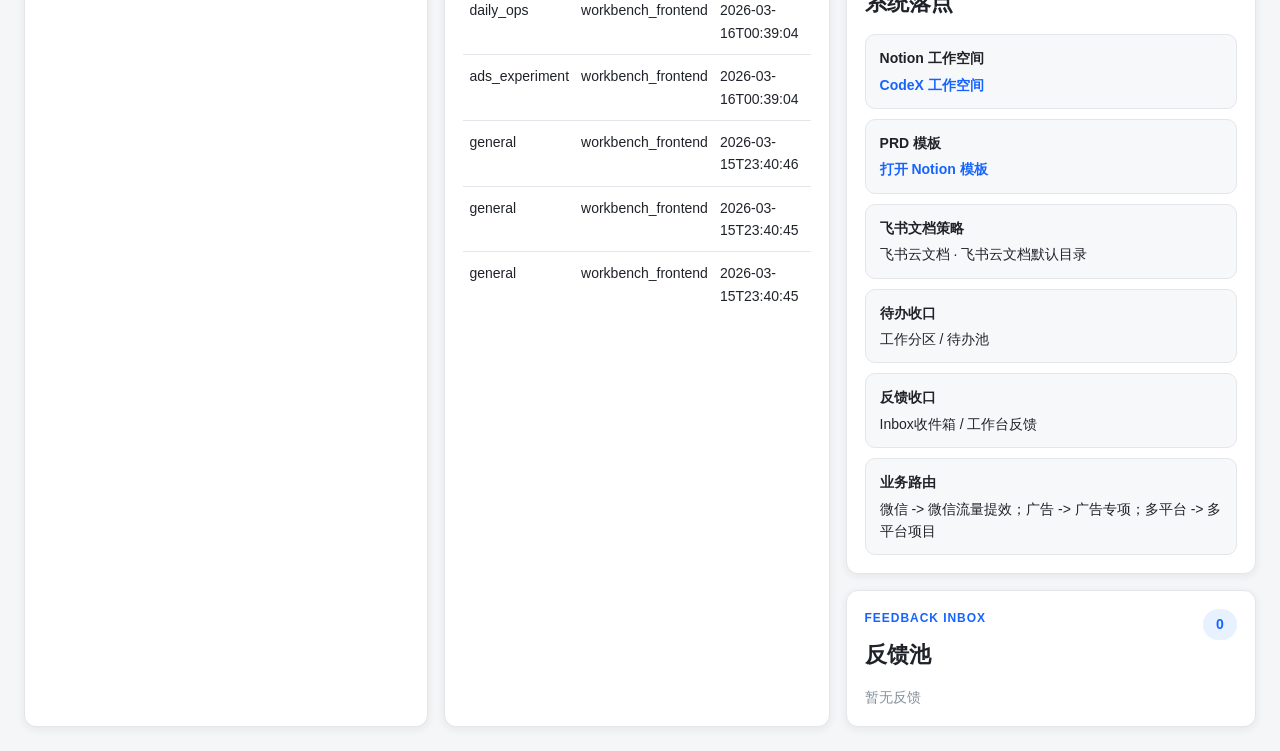
==== commit f9363e27: "feat: enable submit buttons in preview mode" ====
--- a/site/feishu-workbench/index.html
+++ b/site/feishu-workbench/index.html
@@ -7,7 +7,7 @@
   <meta http-equiv="Pragma" content="no-cache">
   <meta http-equiv="Expires" content="0">
   <title>同程产品工作台 | 飞书前台</title>
-  <link rel="stylesheet" href="./styles.css?v=20260316175428">
+  <link rel="stylesheet" href="./styles.css?v=20260316184122">
 </head>
 <body>
   <div class="app-shell">
@@ -264,6 +264,6 @@
 
   <div class="toast hidden" id="toast"></div>
 
-  <script src="./app.js?v=20260316175428"></script>
+  <script src="./app.js?v=20260316184122"></script>
 </body>
 </html>
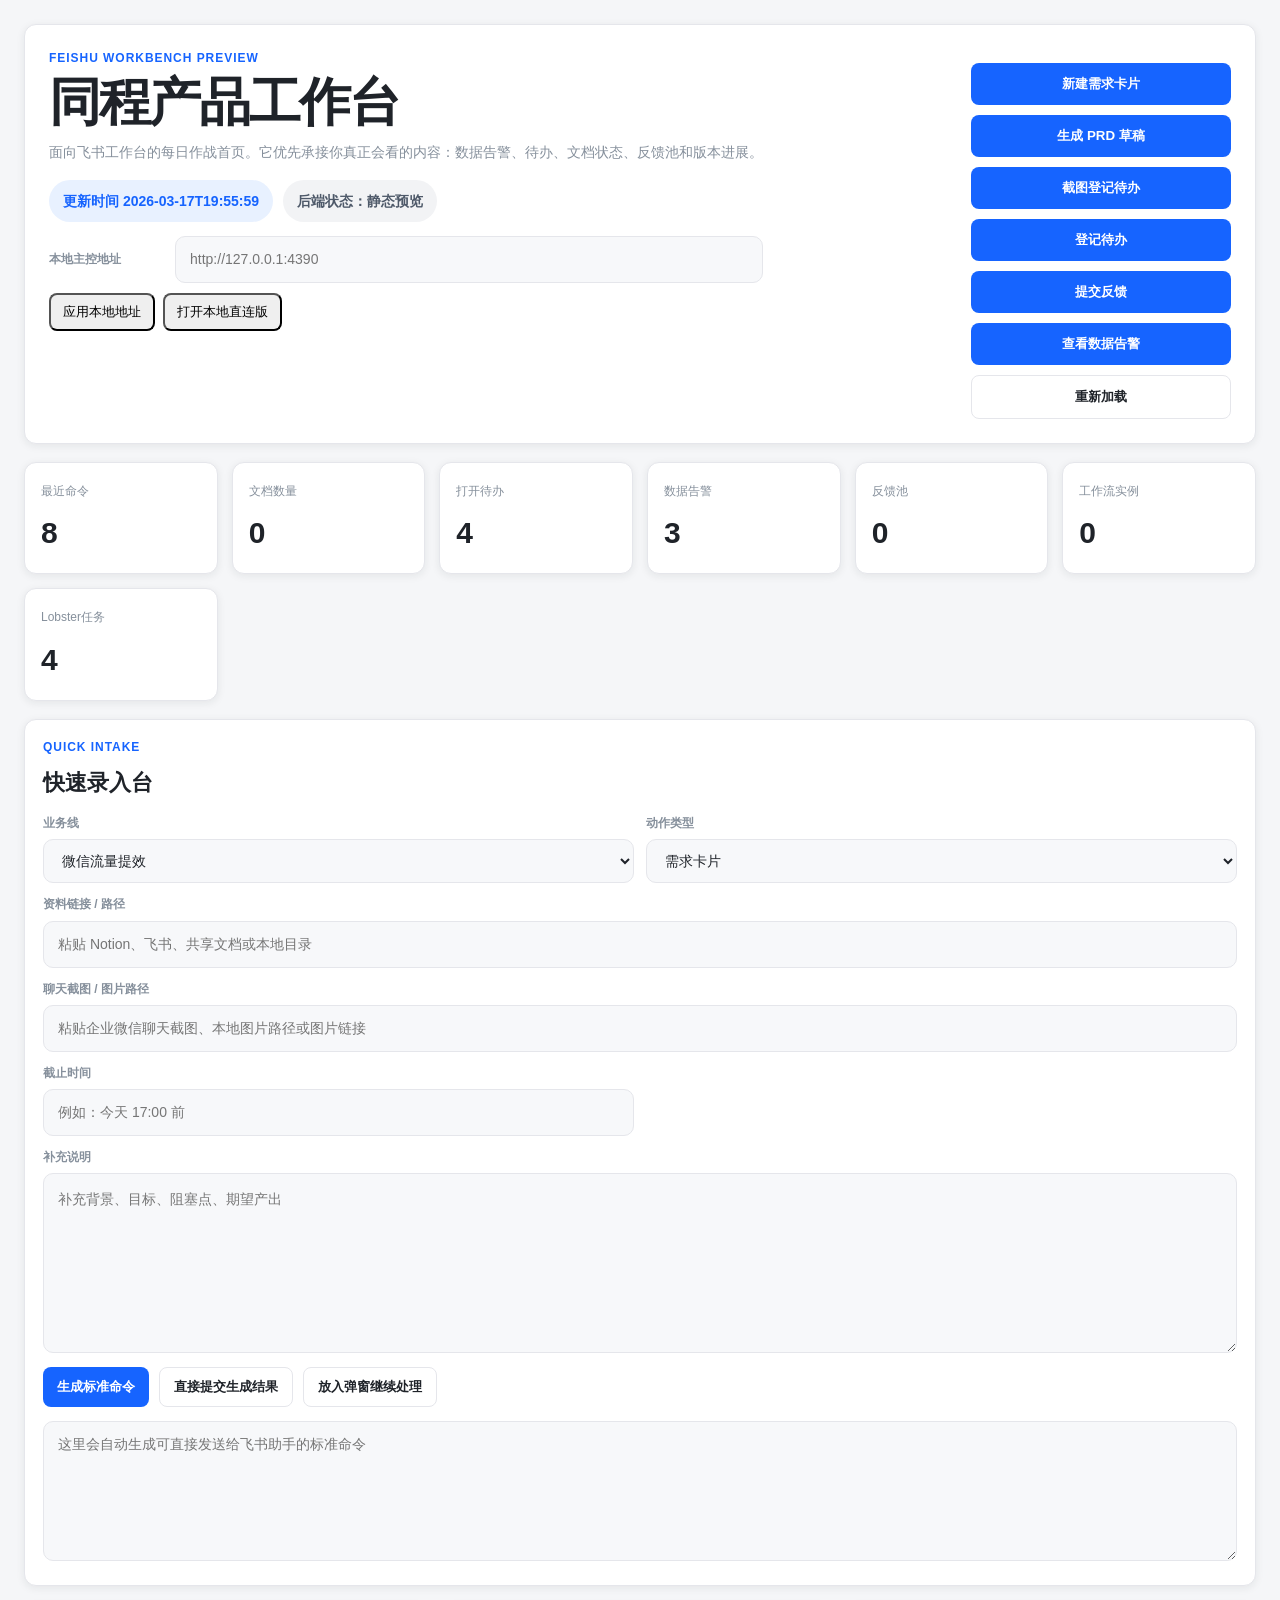
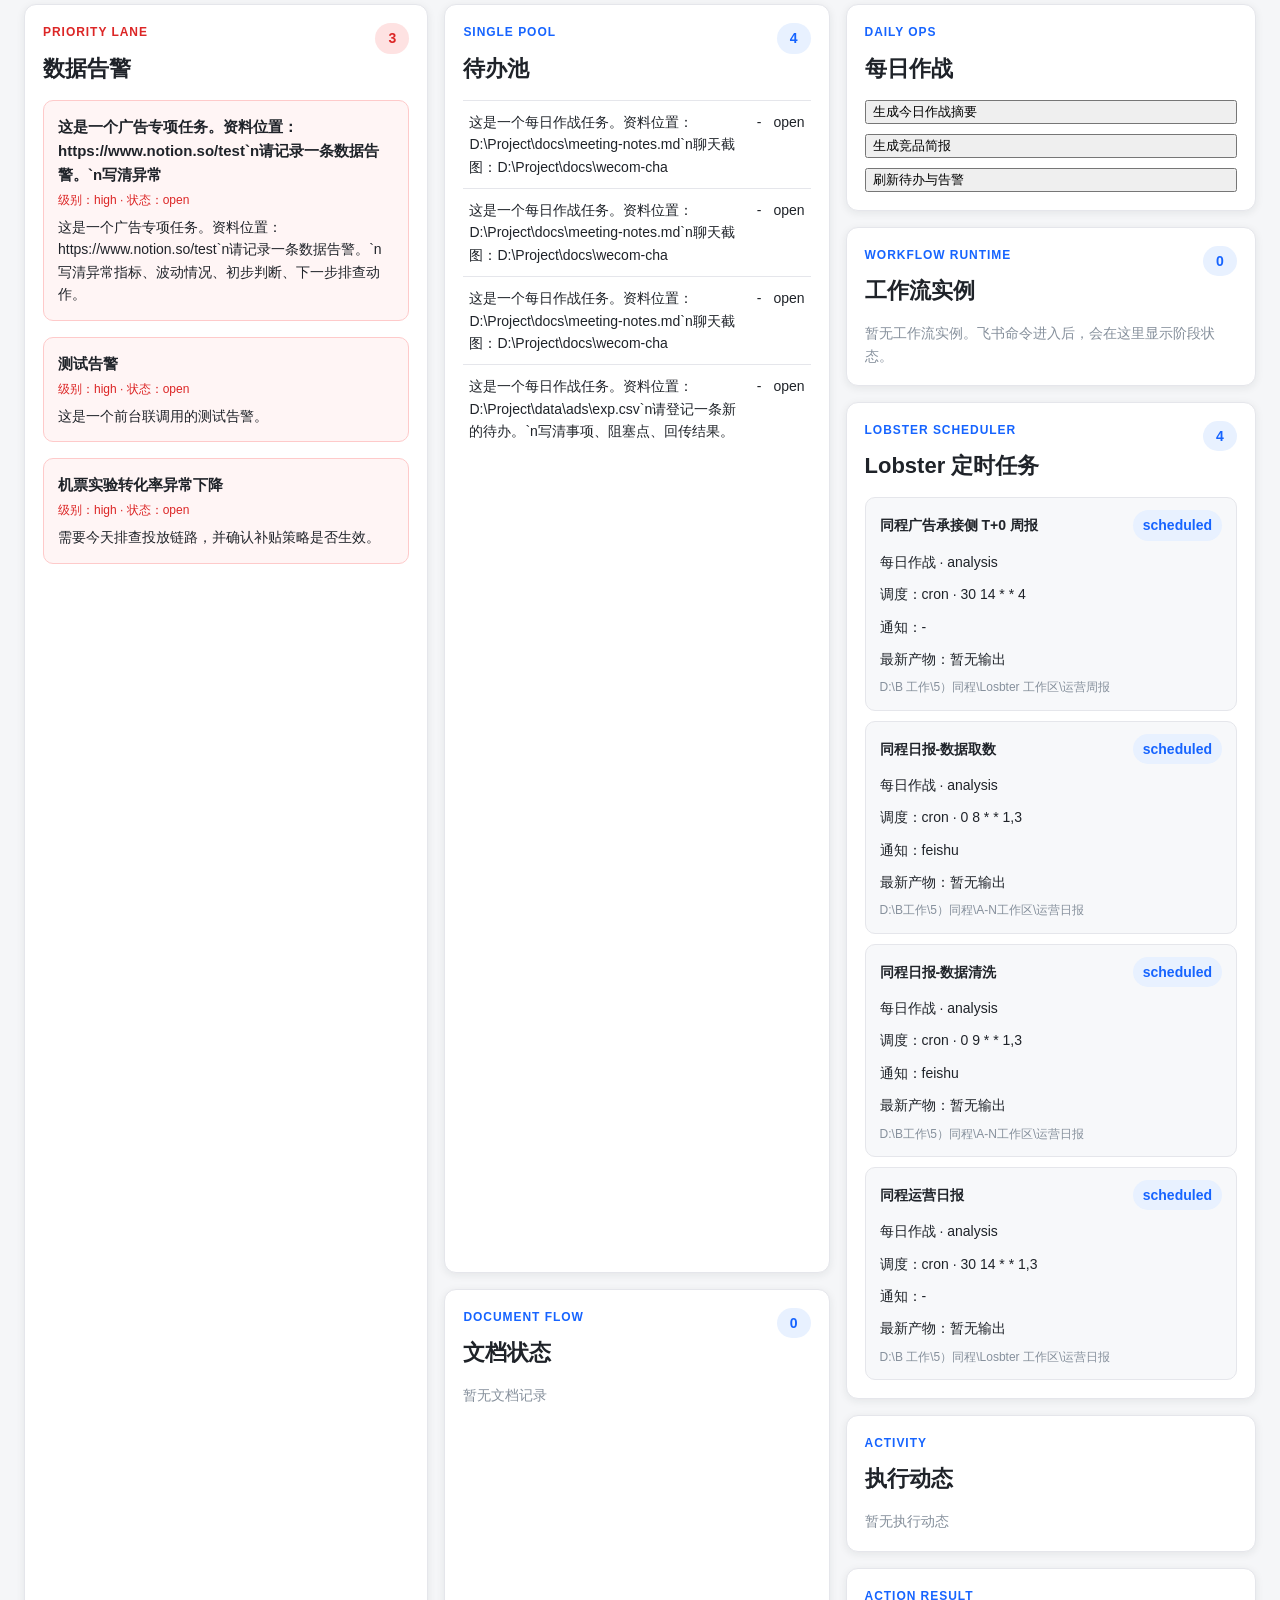
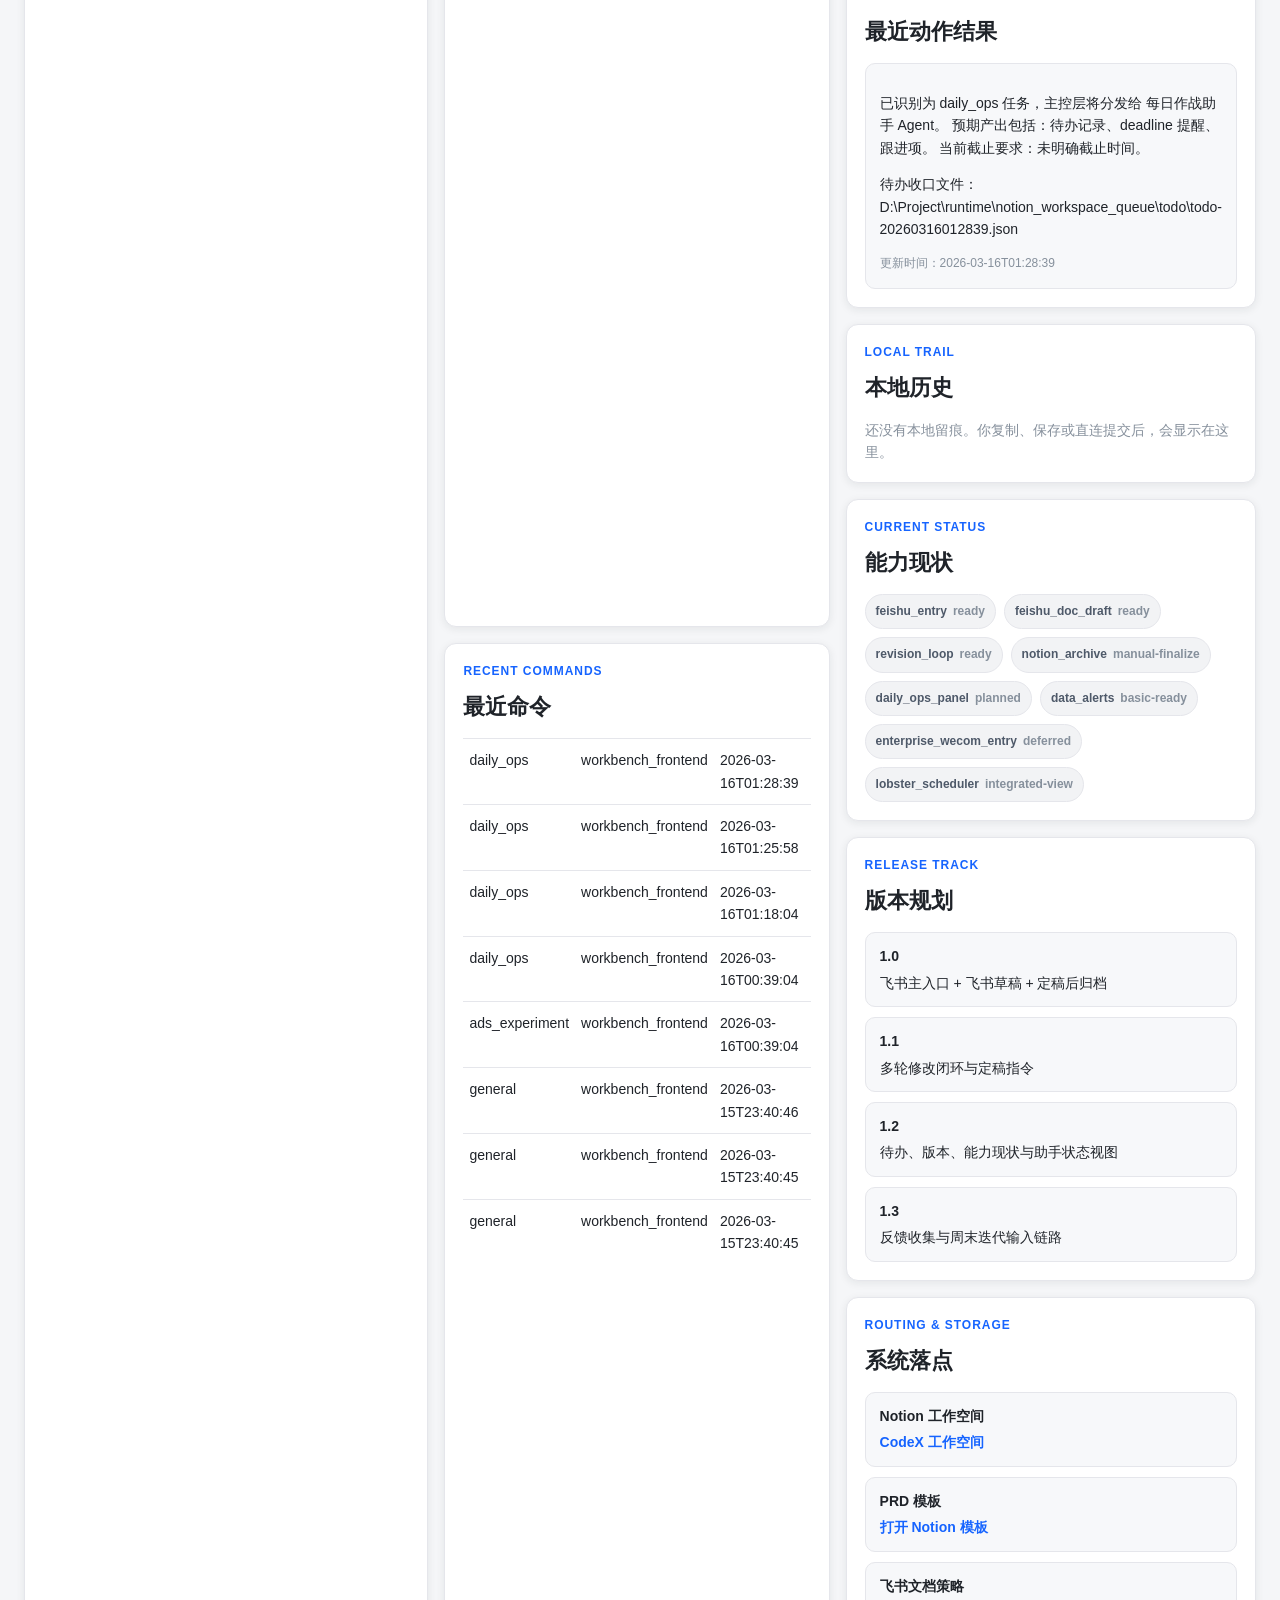
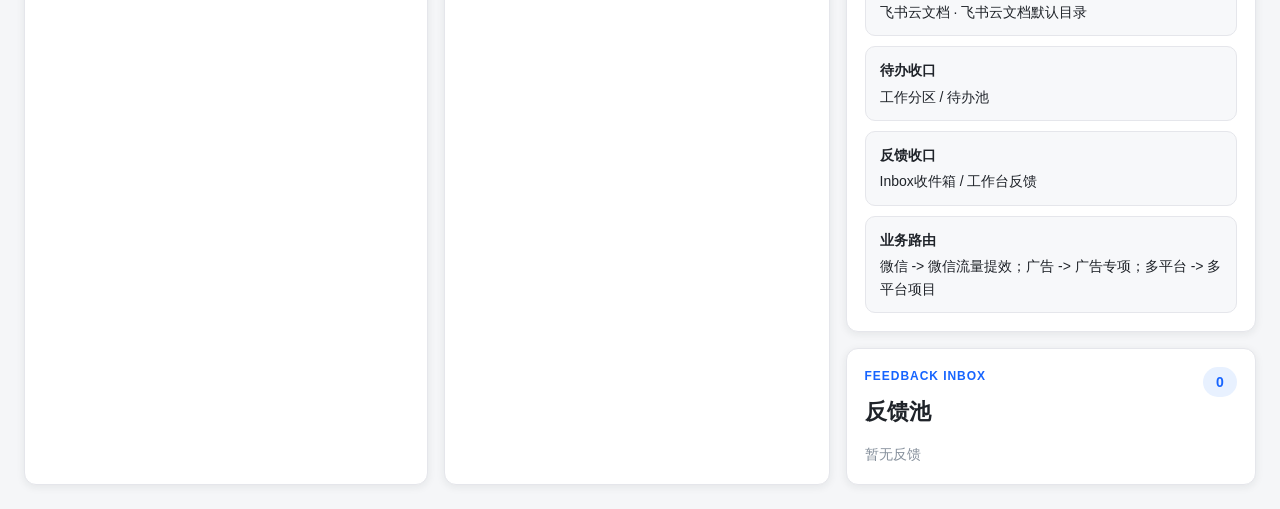
==== commit 264f46f3: "feat: integrate lobster scheduler into workbench" ====
--- a/site/feishu-workbench/index.html
+++ b/site/feishu-workbench/index.html
@@ -7,7 +7,7 @@
   <meta http-equiv="Pragma" content="no-cache">
   <meta http-equiv="Expires" content="0">
   <title>同程产品工作台 | 飞书前台</title>
-  <link rel="stylesheet" href="./styles.css?v=20260316184122">
+  <link rel="stylesheet" href="./styles.css?v=20260317195559">
 </head>
 <body>
   <div class="app-shell">
@@ -165,6 +165,28 @@
           </div>
         </section>
 
+        <section class="panel" id="workflowSection">
+          <div class="panel-head">
+            <div>
+              <p class="panel-kicker">Workflow Runtime</p>
+              <h2>工作流实例</h2>
+            </div>
+            <span class="badge" id="workflowCount">0</span>
+          </div>
+          <div id="workflowList" class="stack compact"></div>
+        </section>
+
+        <section class="panel" id="lobsterSection">
+          <div class="panel-head">
+            <div>
+              <p class="panel-kicker">Lobster Scheduler</p>
+              <h2>Lobster 定时任务</h2>
+            </div>
+            <span class="badge" id="lobsterCount">0</span>
+          </div>
+          <div id="lobsterList" class="stack compact"></div>
+        </section>
+
         <section class="panel" id="activitySection">
           <div class="panel-head">
             <div>
@@ -264,6 +286,6 @@
 
   <div class="toast hidden" id="toast"></div>
 
-  <script src="./app.js?v=20260316184122"></script>
+  <script src="./app.js?v=20260317195559"></script>
 </body>
 </html>
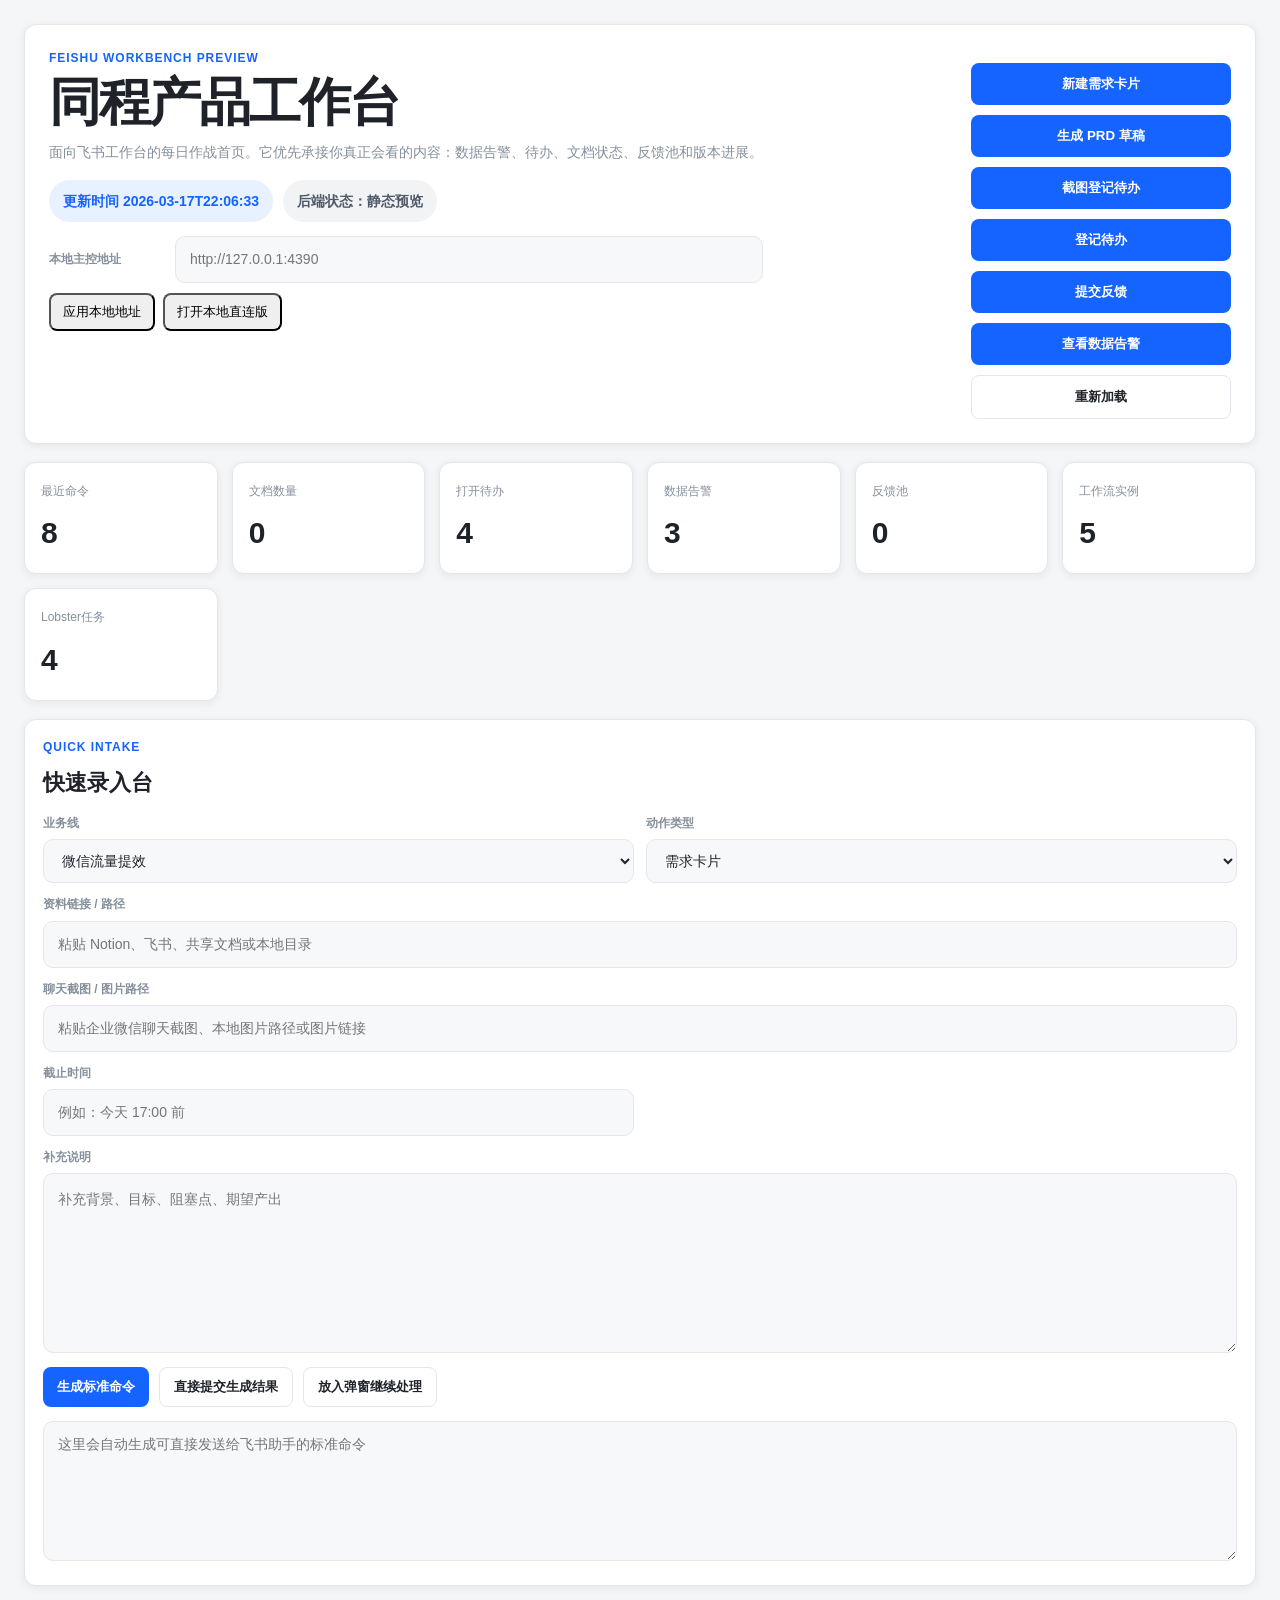
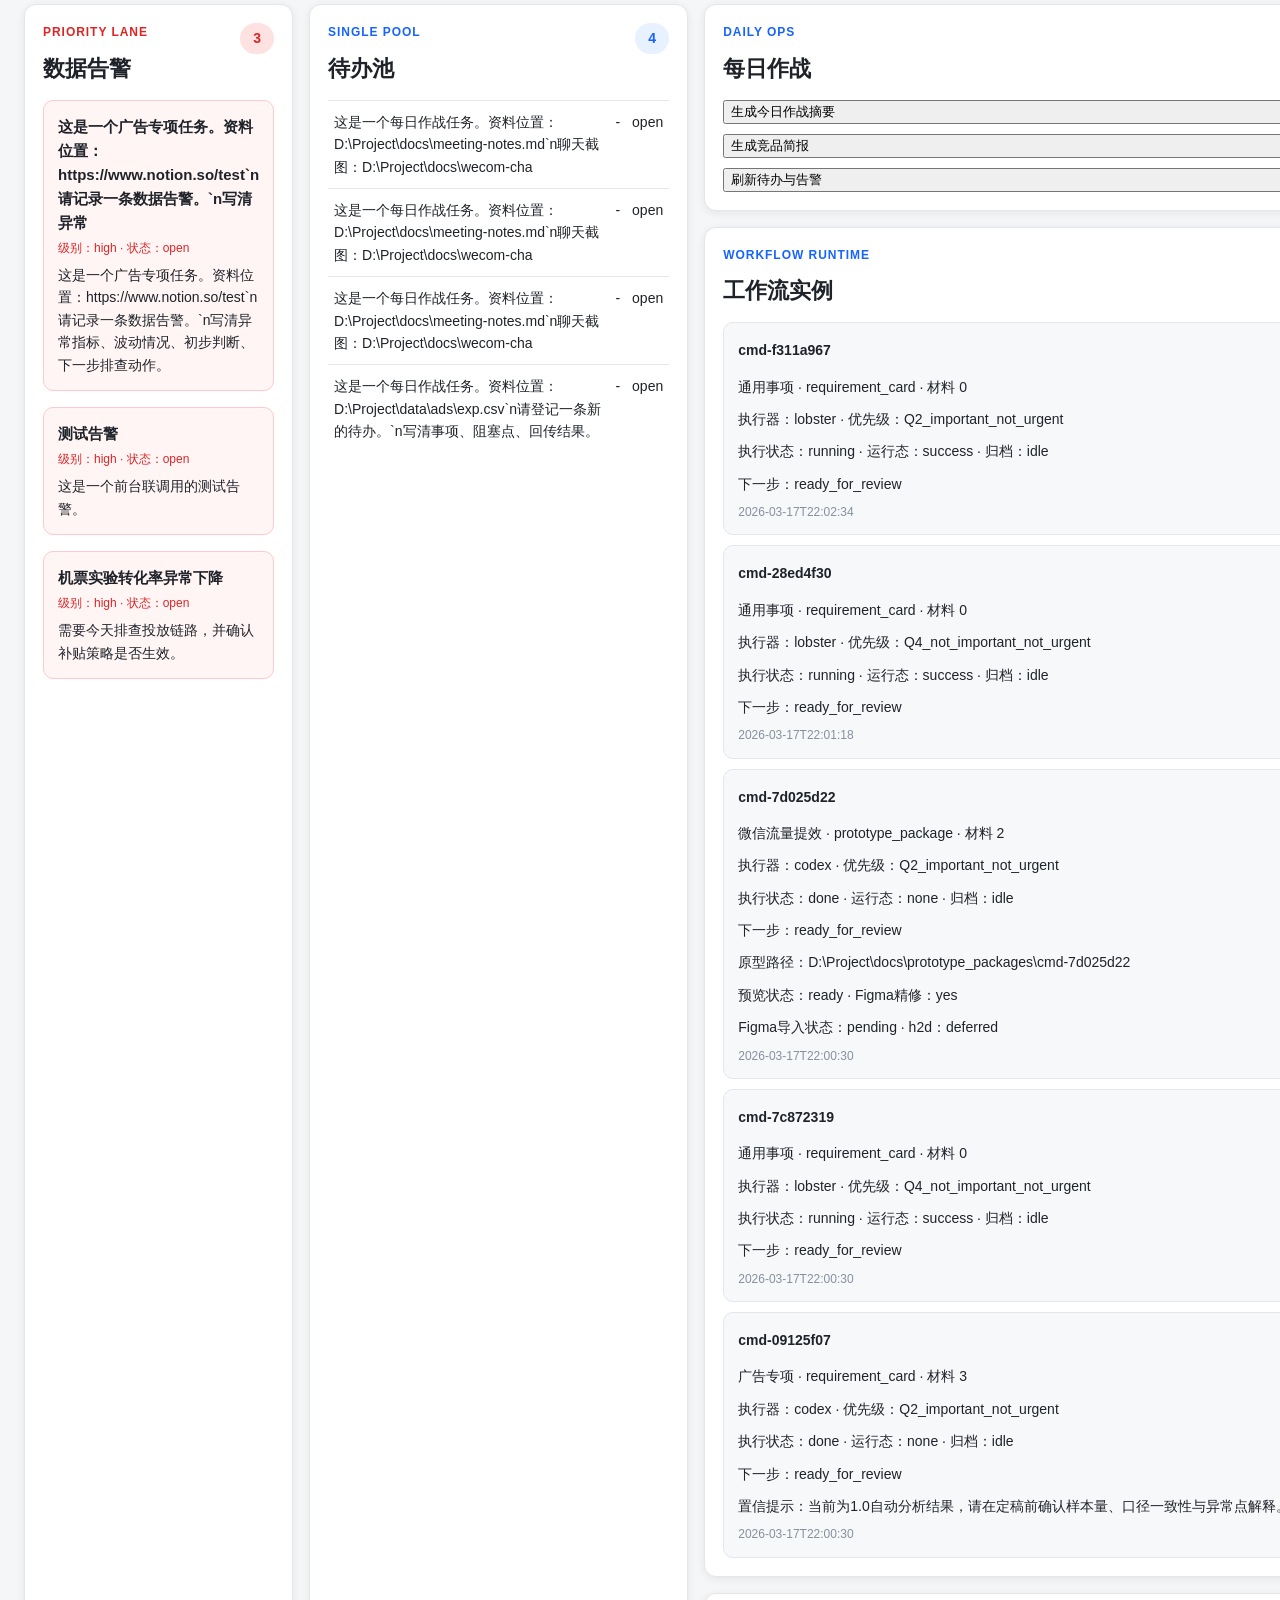
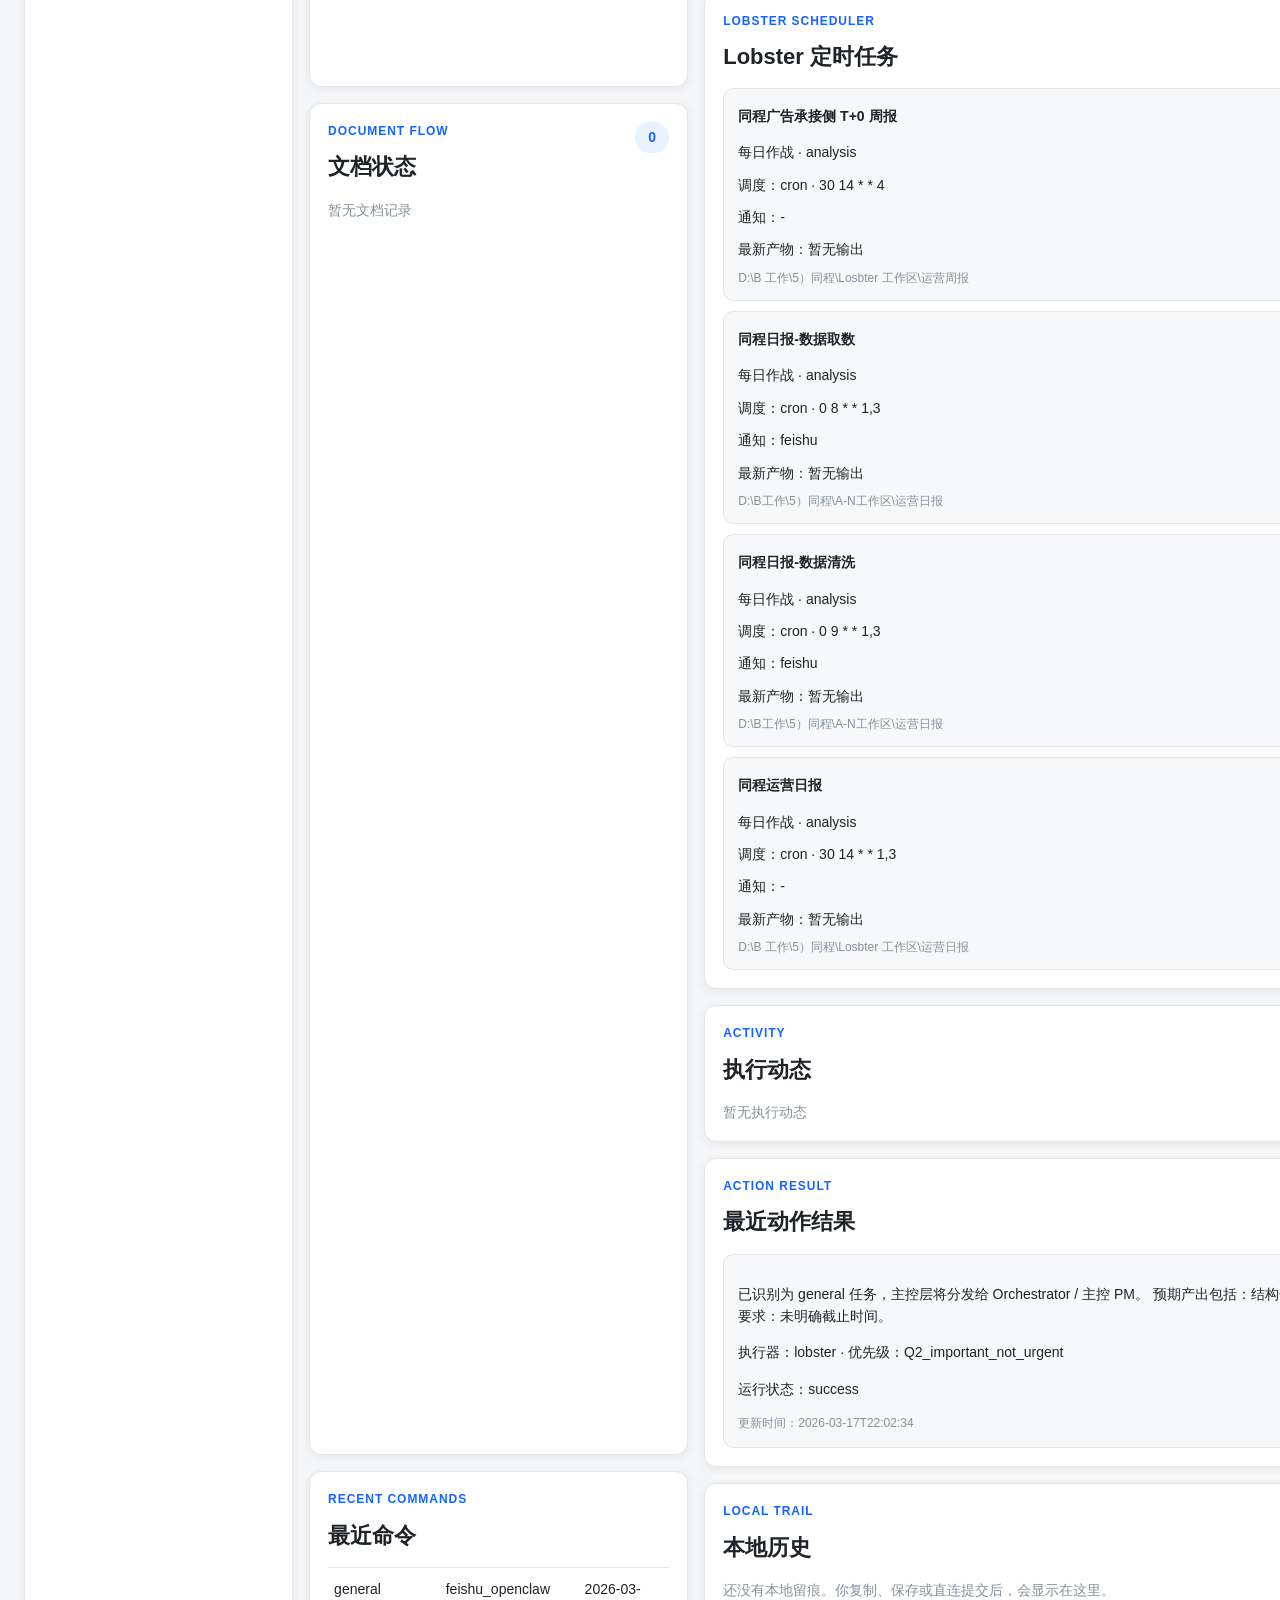
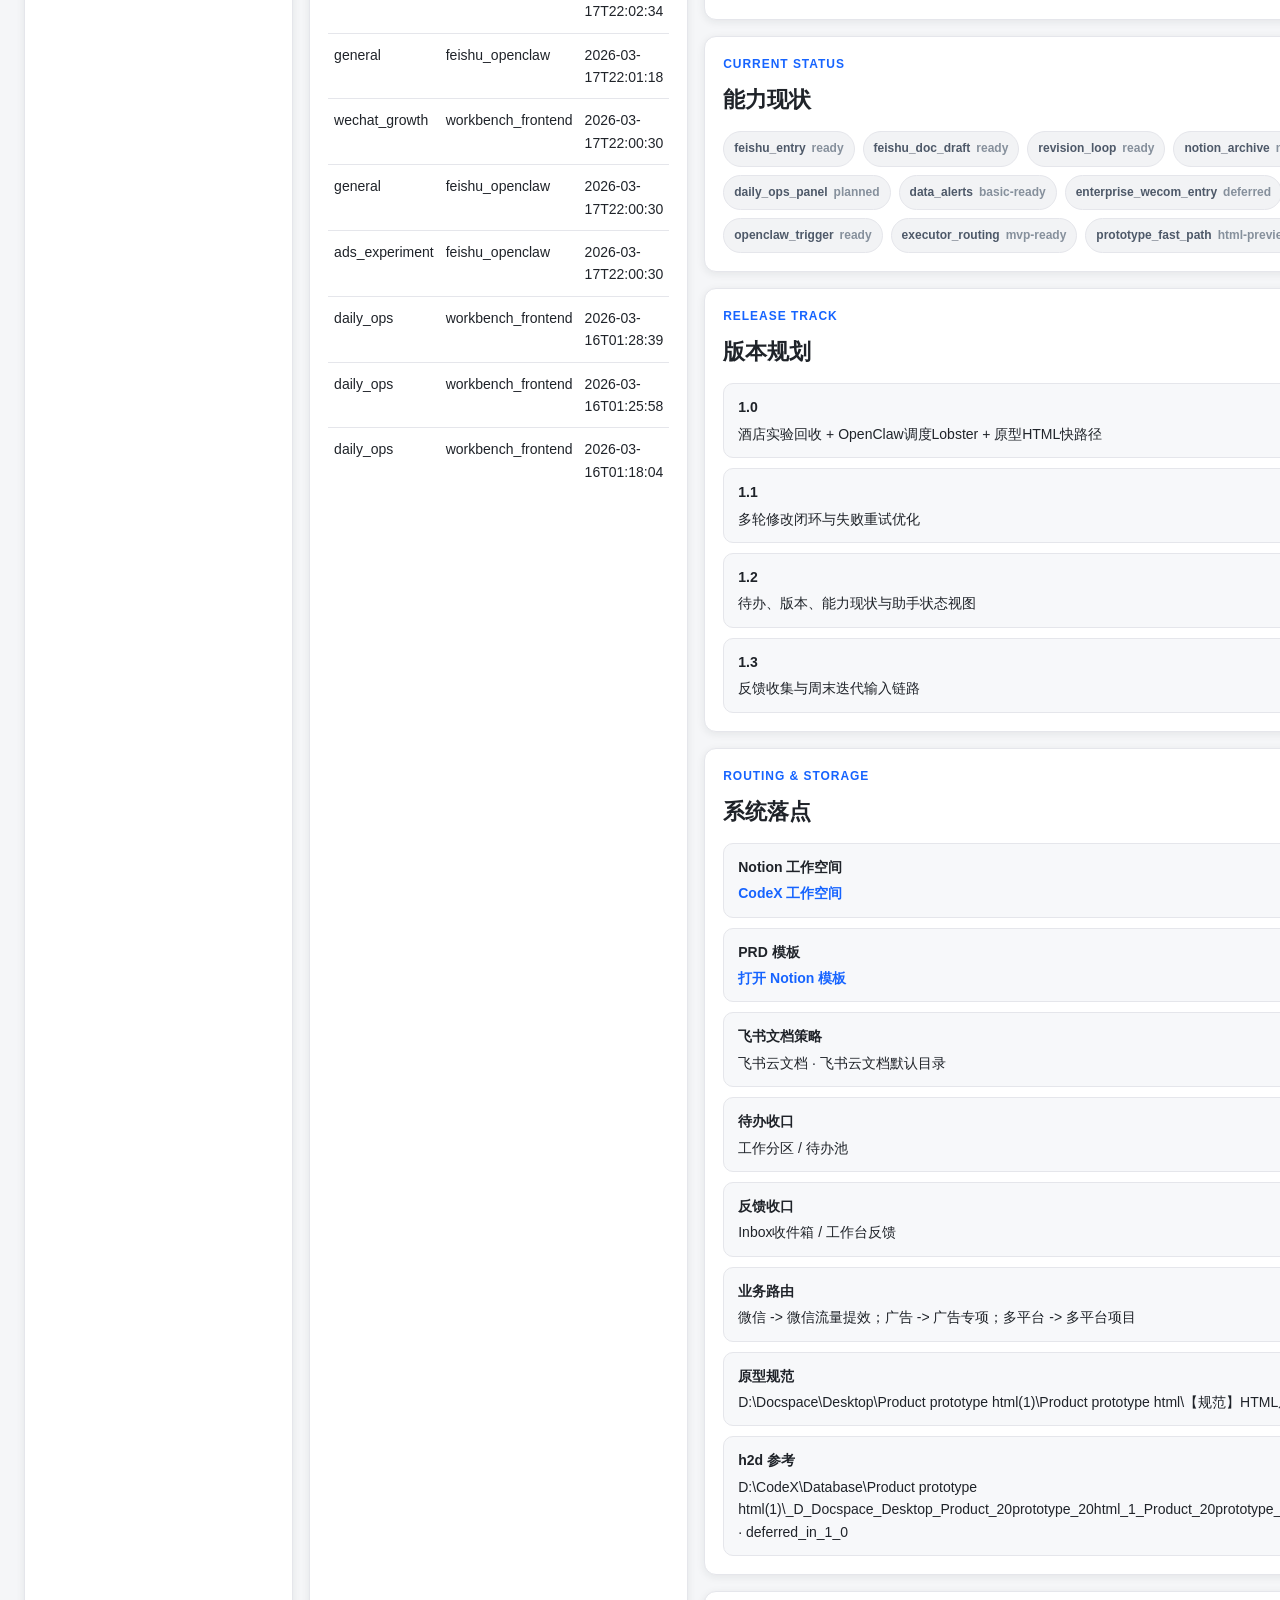
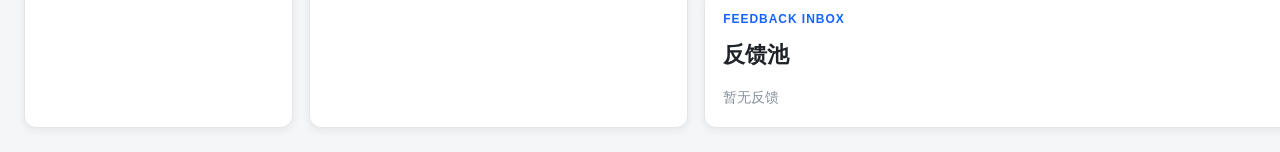
==== commit cd50b8b1: "feat(mvp-1.0): add executor routing, experiment recovery flow, and openclaw-lobster runtime visibili" ====
--- a/site/feishu-workbench/index.html
+++ b/site/feishu-workbench/index.html
@@ -7,7 +7,7 @@
   <meta http-equiv="Pragma" content="no-cache">
   <meta http-equiv="Expires" content="0">
   <title>同程产品工作台 | 飞书前台</title>
-  <link rel="stylesheet" href="./styles.css?v=20260317195559">
+  <link rel="stylesheet" href="./styles.css?v=20260317220633">
 </head>
 <body>
   <div class="app-shell">
@@ -286,6 +286,6 @@
 
   <div class="toast hidden" id="toast"></div>
 
-  <script src="./app.js?v=20260317195559"></script>
+  <script src="./app.js?v=20260317220633"></script>
 </body>
 </html>
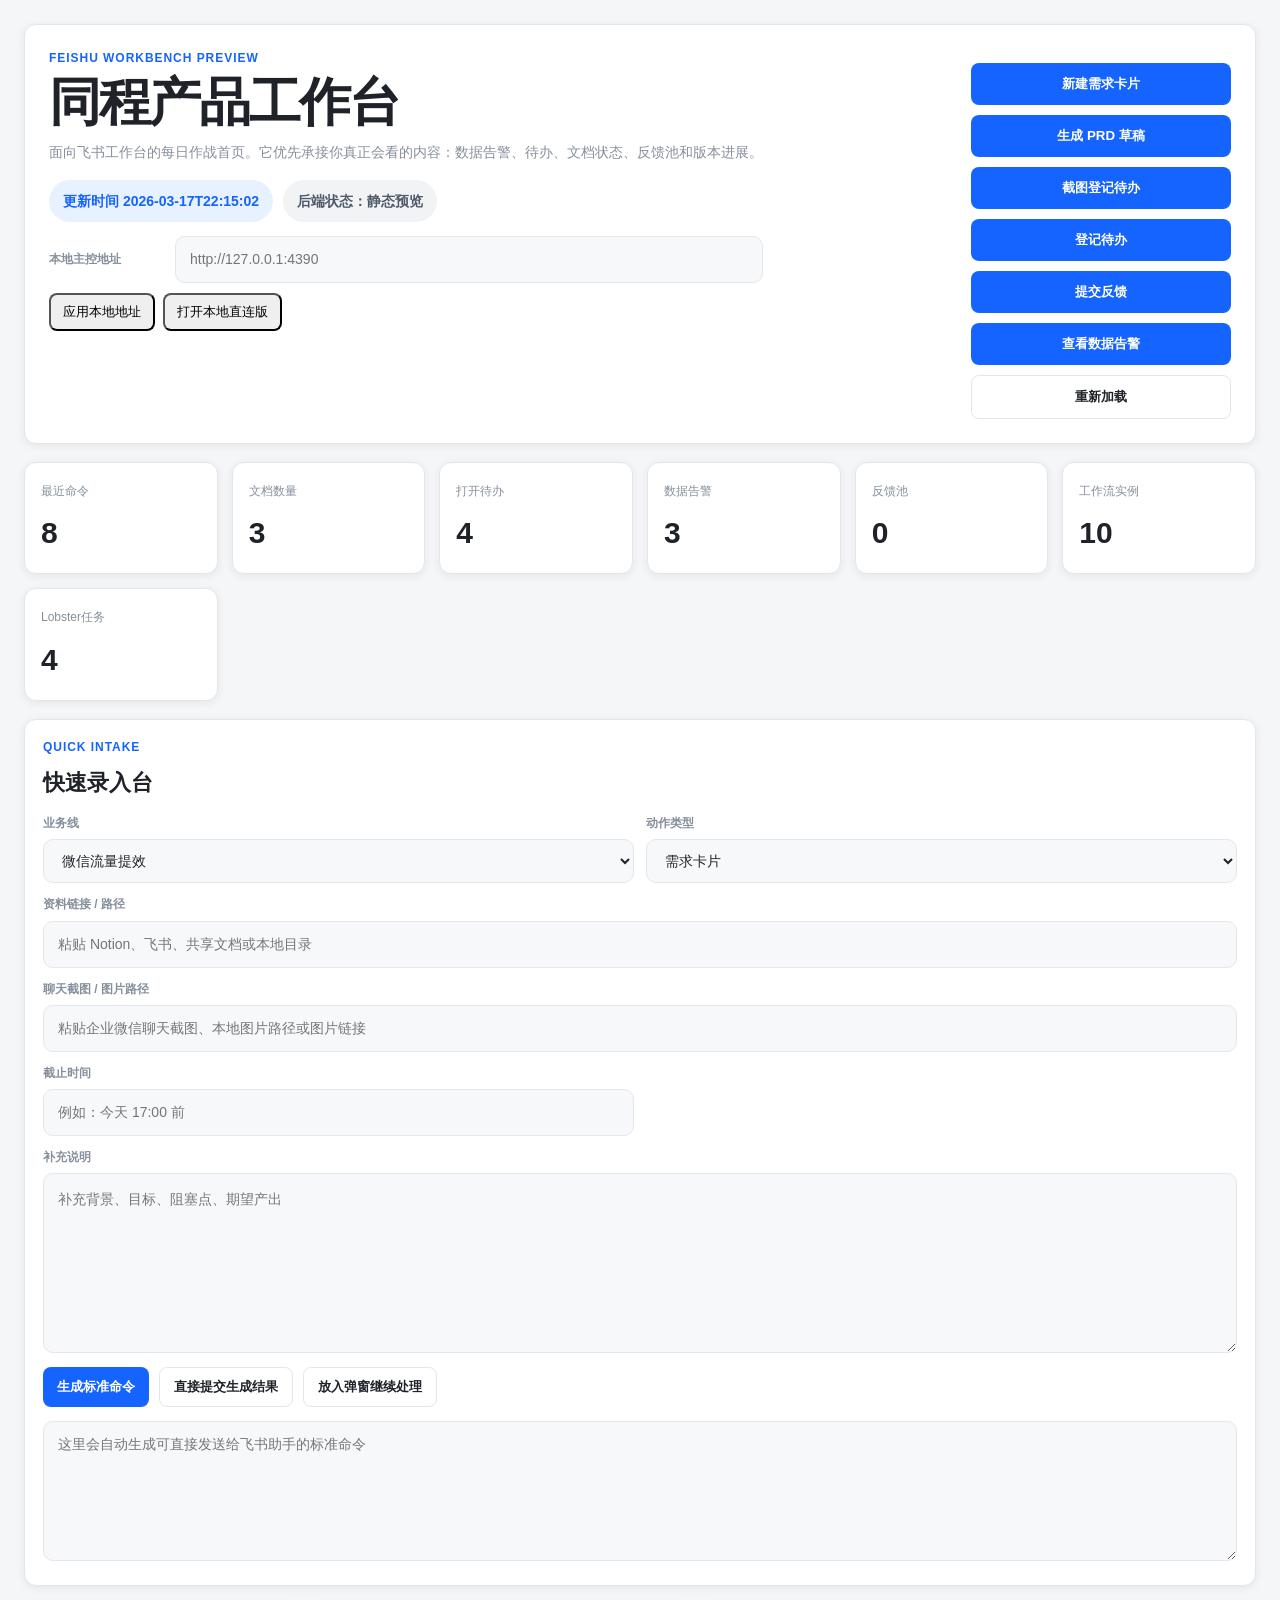
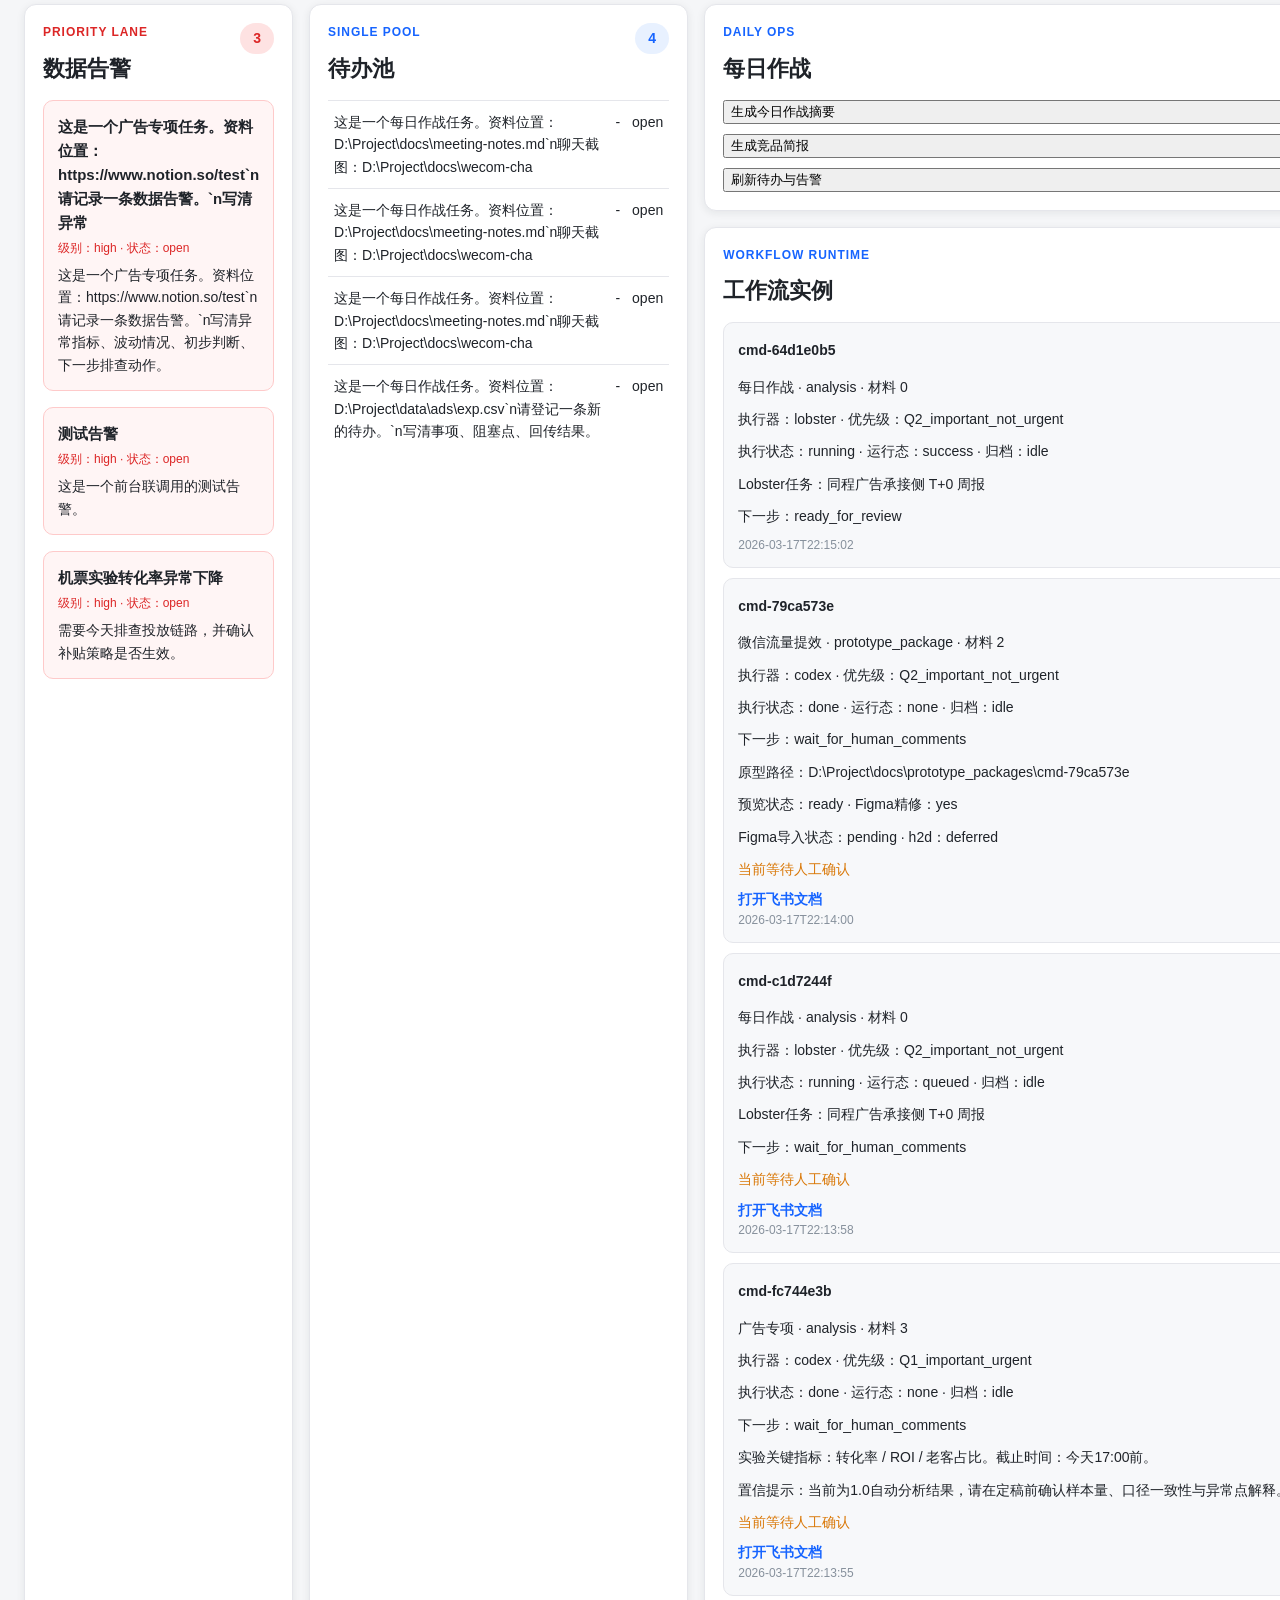
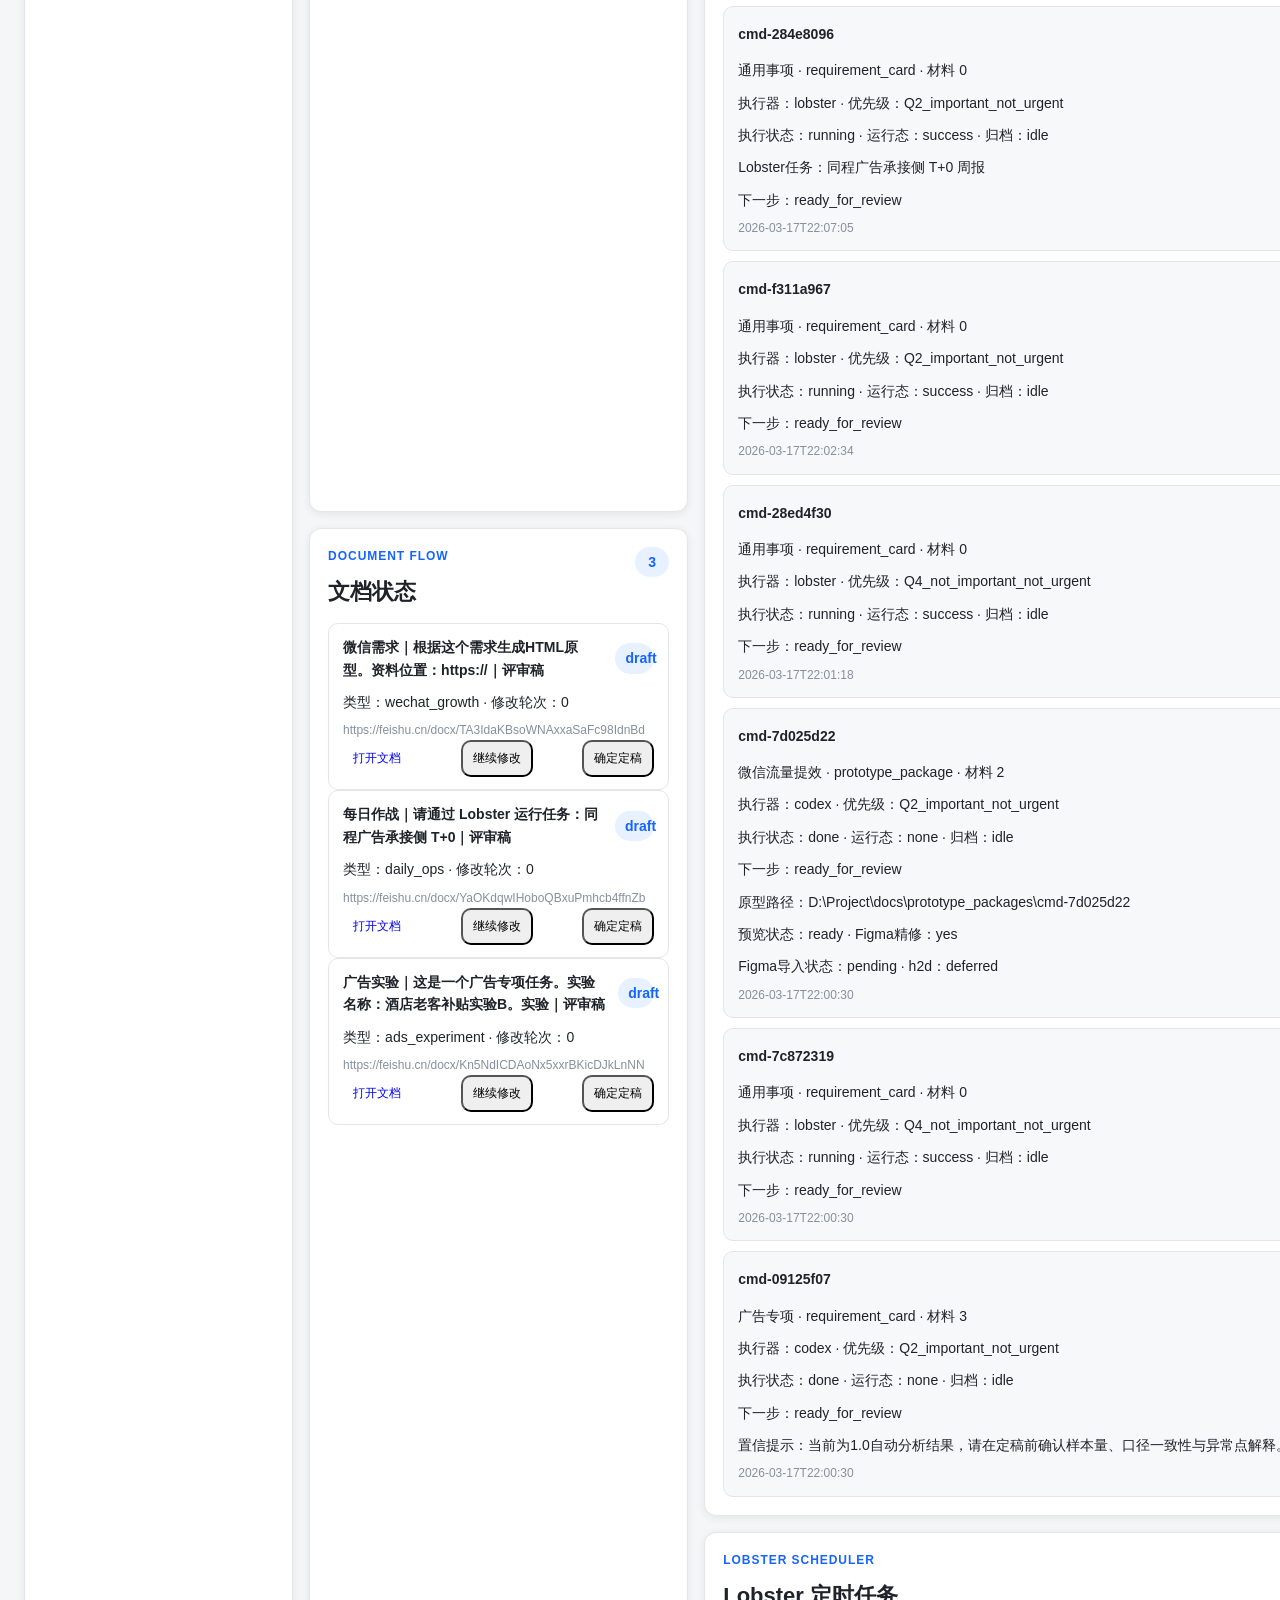
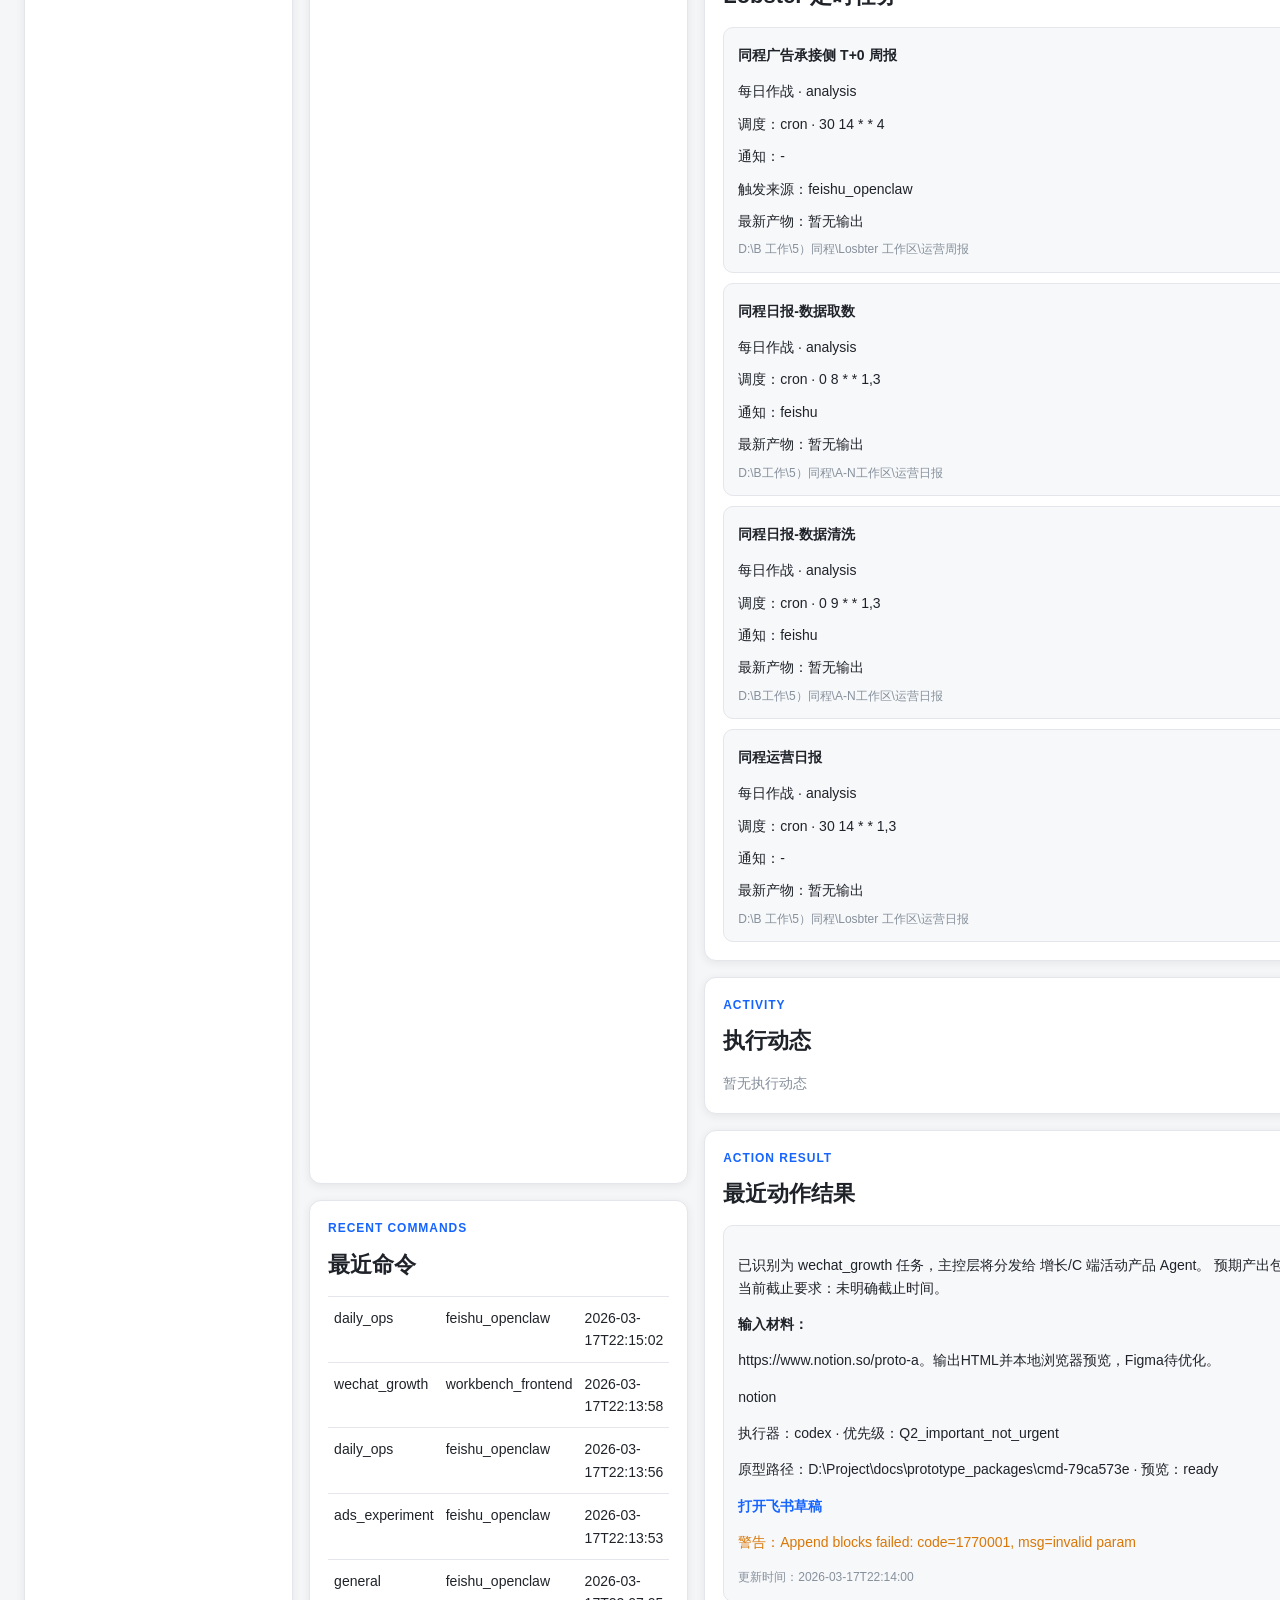
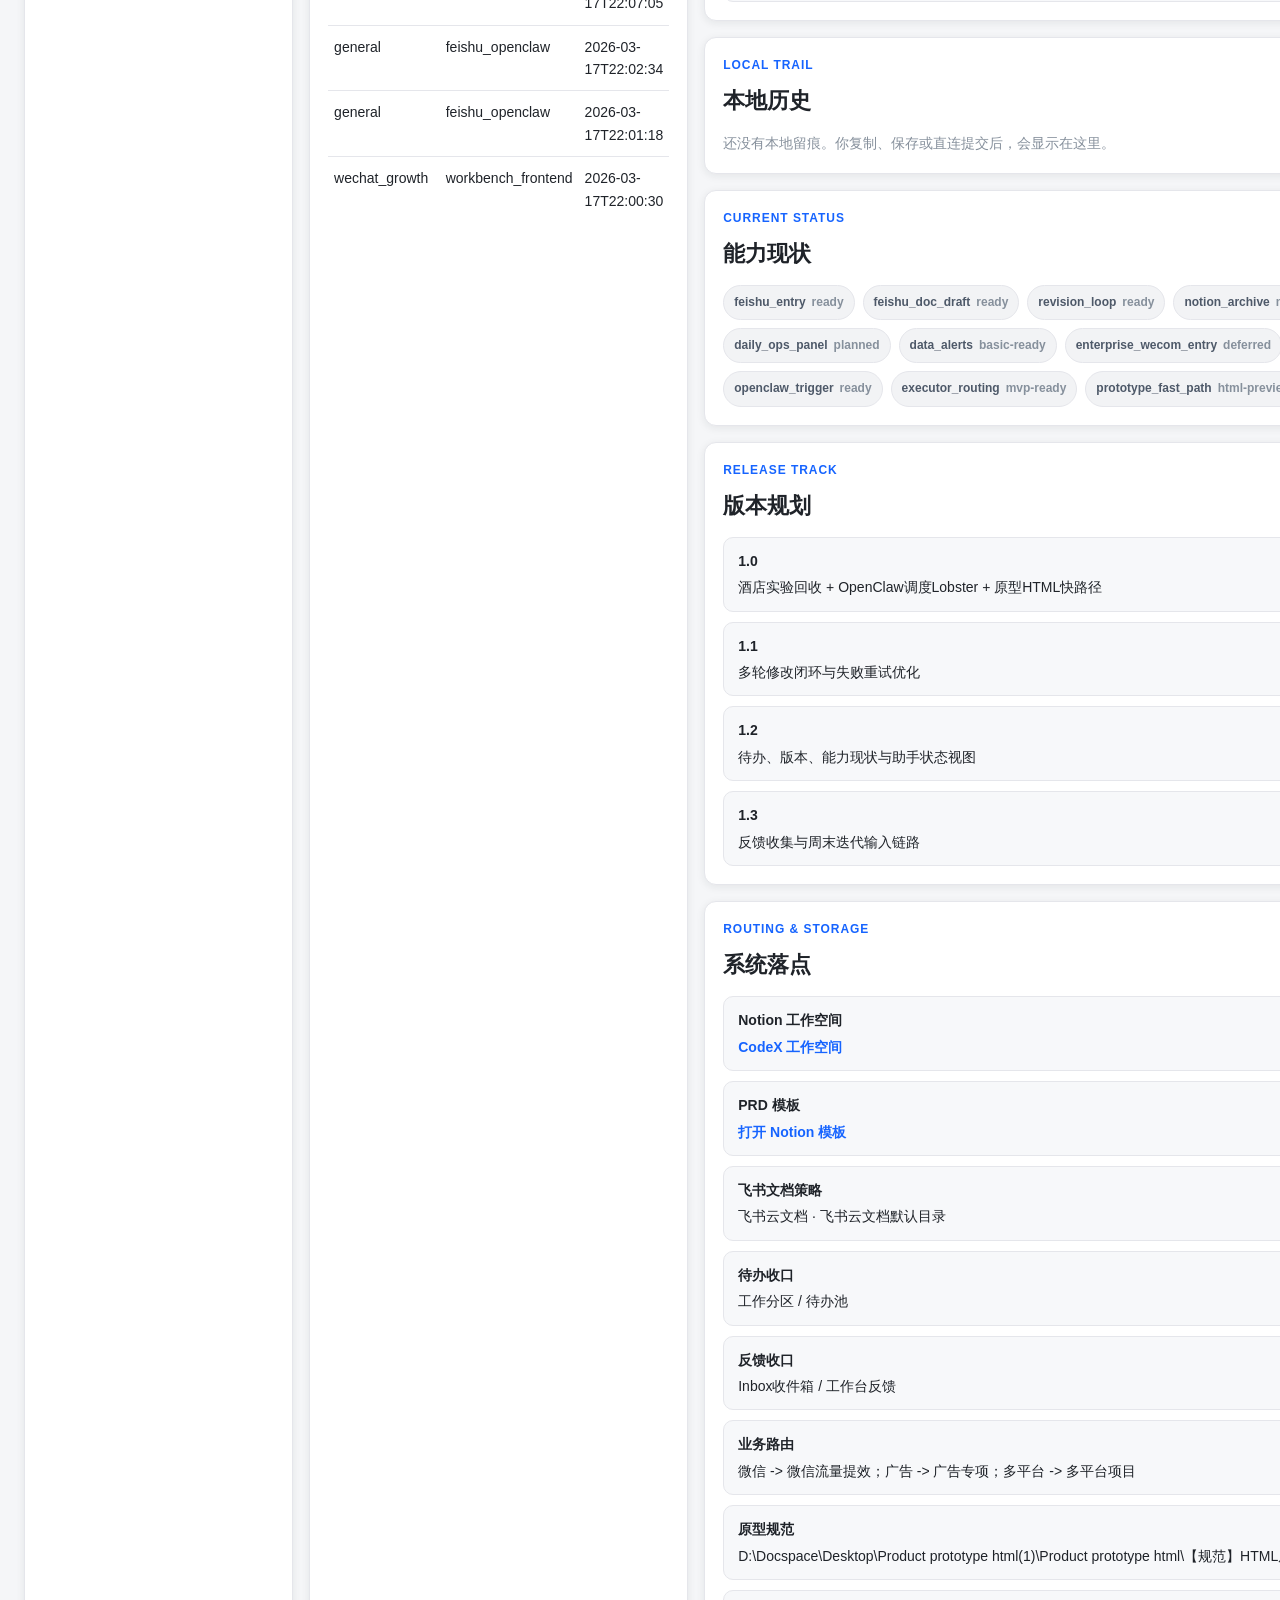
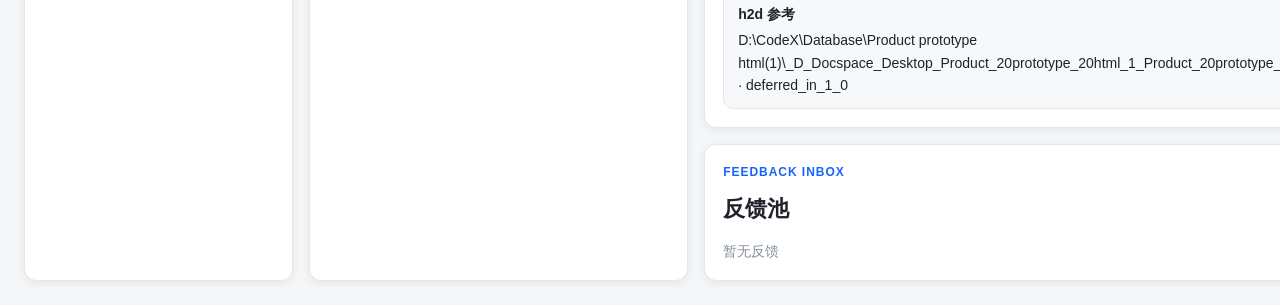
==== commit 140e11d1: "chore(mvp-1.0): stabilize lobster runtime stage mapping and refresh release artifacts" ====
--- a/site/feishu-workbench/index.html
+++ b/site/feishu-workbench/index.html
@@ -7,7 +7,7 @@
   <meta http-equiv="Pragma" content="no-cache">
   <meta http-equiv="Expires" content="0">
   <title>同程产品工作台 | 飞书前台</title>
-  <link rel="stylesheet" href="./styles.css?v=20260317220633">
+  <link rel="stylesheet" href="./styles.css?v=20260317221502">
 </head>
 <body>
   <div class="app-shell">
@@ -286,6 +286,6 @@
 
   <div class="toast hidden" id="toast"></div>
 
-  <script src="./app.js?v=20260317220633"></script>
+  <script src="./app.js?v=20260317221502"></script>
 </body>
 </html>
